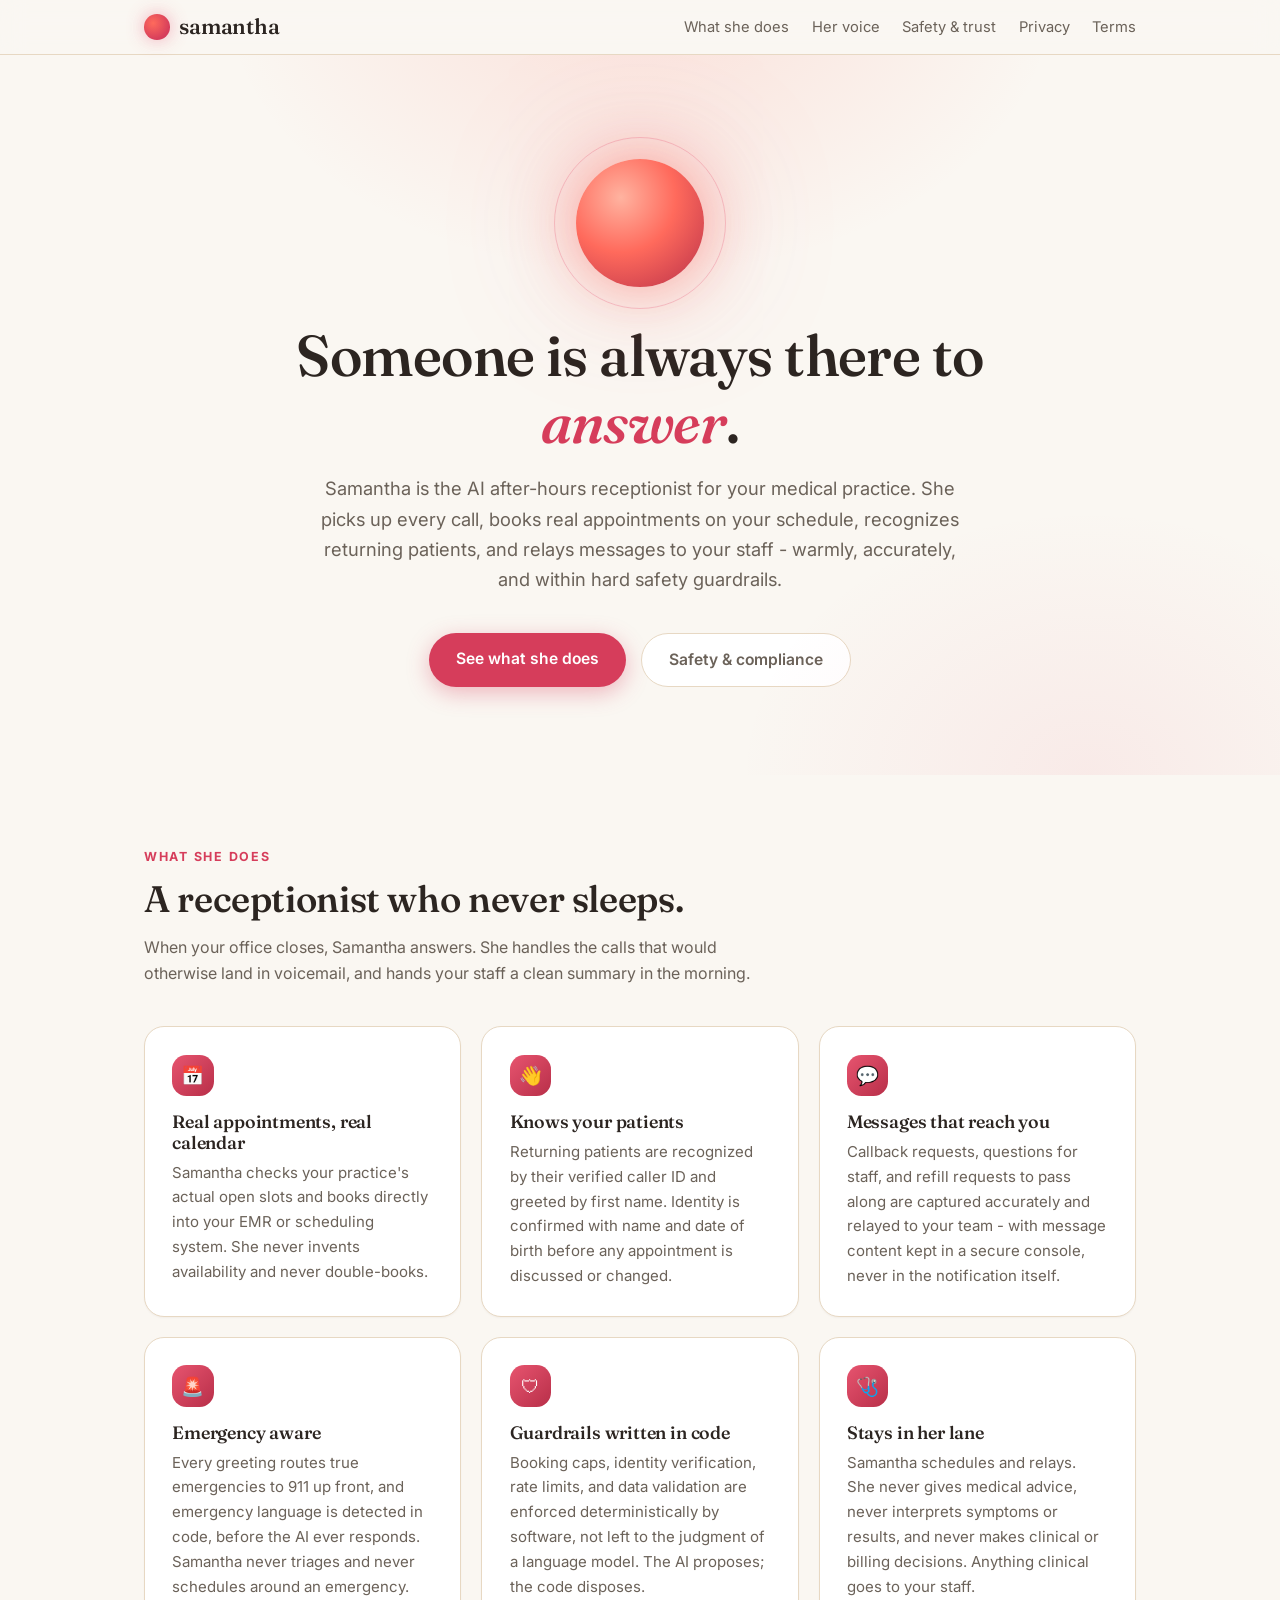
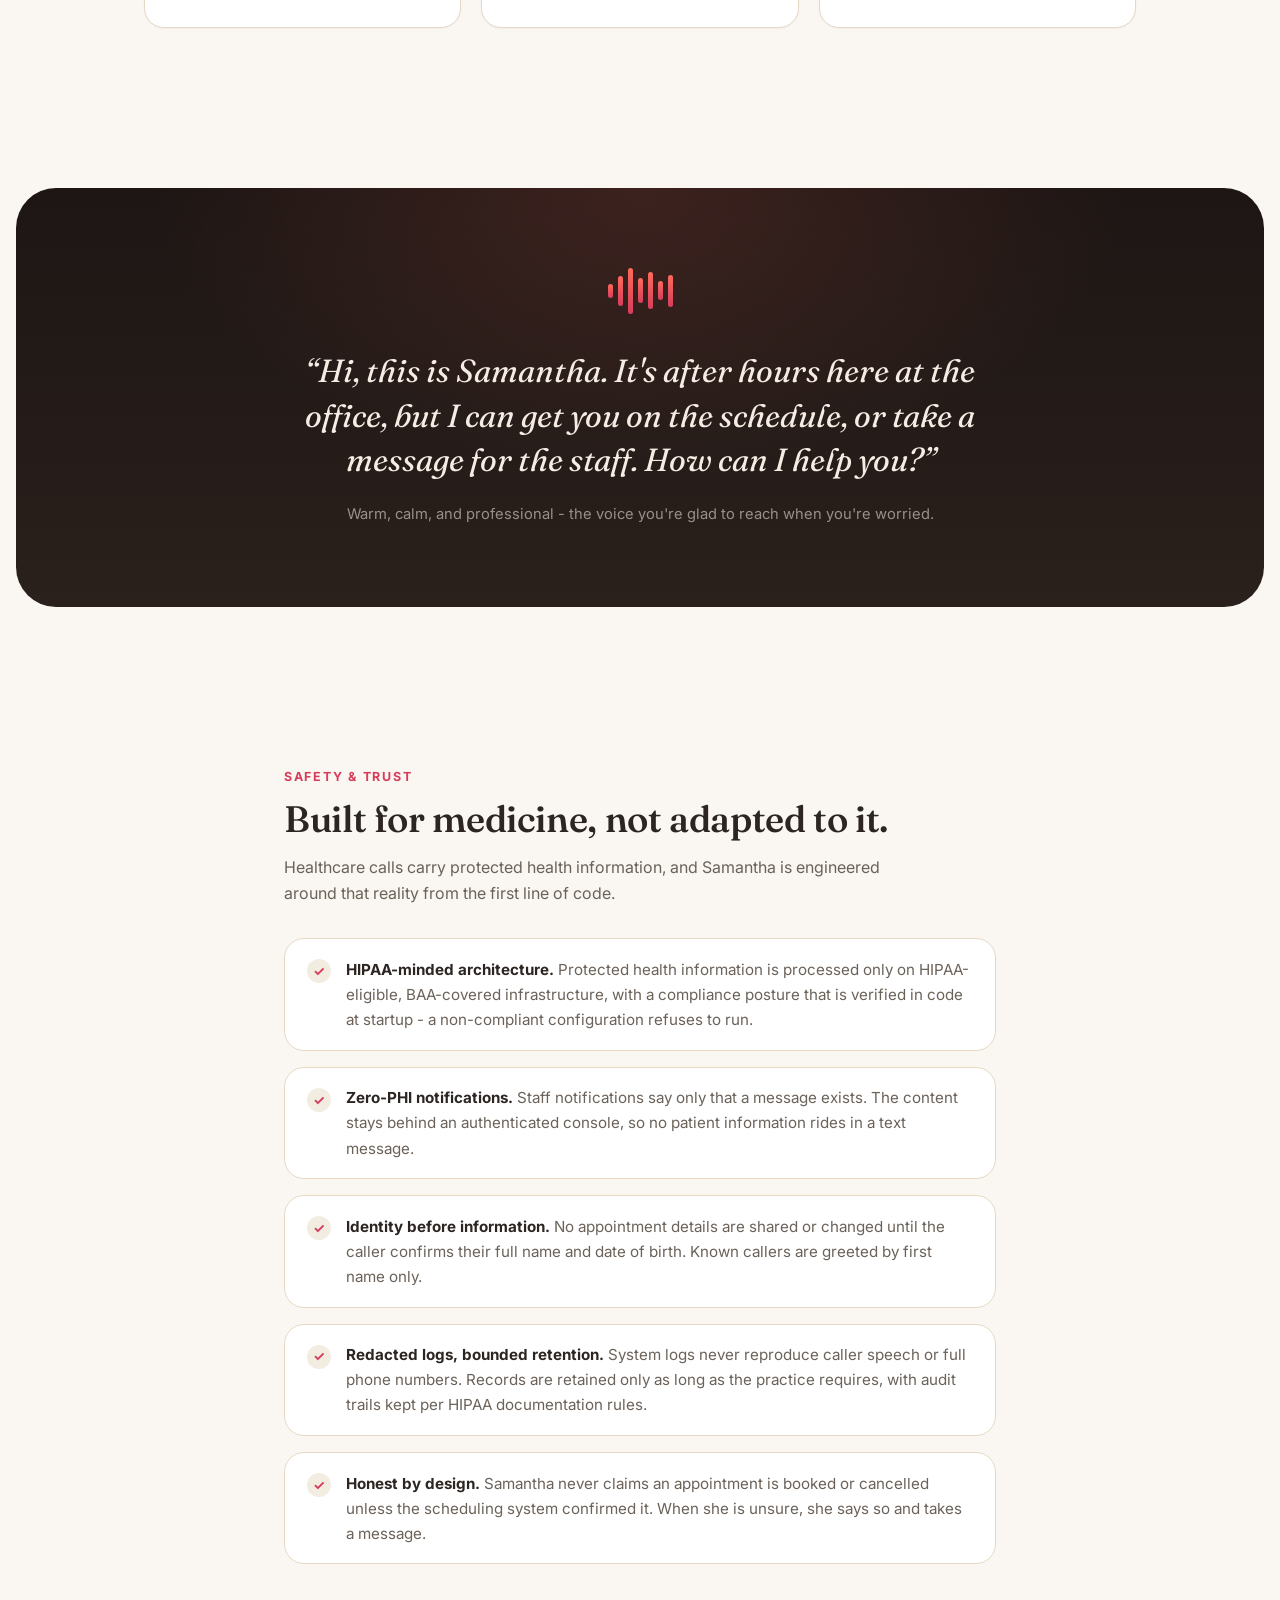
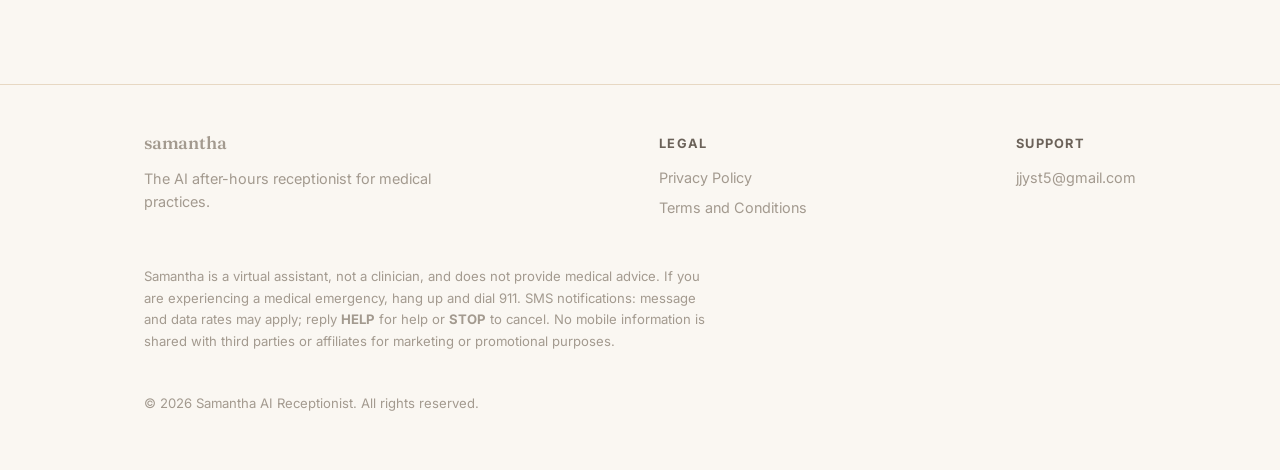
==== index.html @ 0fba706d "Add files via upload" ====
<!DOCTYPE html>
<html lang="en">
<head>
  <meta charset="UTF-8" />
  <meta name="viewport" content="width=device-width, initial-scale=1.0" />
  <title>Samantha - The After-Hours Voice of Your Practice</title>
  <meta name="description" content="Samantha is an AI after-hours receptionist for medical practices. She answers every call, books real appointments in your EMR, and relays messages - warmly, safely, and in compliance with HIPAA." />
  <link rel="preconnect" href="https://fonts.googleapis.com" />
  <link rel="preconnect" href="https://fonts.gstatic.com" crossorigin />
  <link href="https://fonts.googleapis.com/css2?family=Fraunces:ital,opsz,wght@0,9..144,400..600;1,9..144,400..600&family=Inter:wght@400;500;600;700&display=swap" rel="stylesheet" />
  <link rel="stylesheet" href="styles.css" />
  <link rel="icon" href="data:image/svg+xml,<svg xmlns='http://www.w3.org/2000/svg' viewBox='0 0 100 100'><circle cx='50' cy='50' r='42' fill='%23d63d5b'/></svg>" />
</head>
<body>

  <nav class="nav">
    <div class="nav-inner">
      <a href="index.html" class="wordmark"><span class="dot"></span>samantha</a>
      <div class="nav-links">
        <a href="#care">What she does</a>
        <a href="#voice">Her voice</a>
        <a href="#trust">Safety &amp; trust</a>
        <a href="privacy-policy/index.html">Privacy</a>
        <a href="terms-and-conditions/index.html">Terms</a>
      </div>
    </div>
  </nav>

  <header class="hero">
    <div class="container">
      <div class="orb" aria-hidden="true"></div>
      <h1>Someone is always there to <span class="accent">answer</span>.</h1>
      <p class="lede">
        Samantha is the AI after-hours receptionist for your medical practice.
        She picks up every call, books real appointments on your schedule,
        recognizes returning patients, and relays messages to your staff -
        warmly, accurately, and within hard safety guardrails.
      </p>
      <div class="cta-row">
        <a class="btn btn-primary" href="#care">See what she does</a>
        <a class="btn btn-ghost" href="#trust">Safety &amp; compliance</a>
      </div>
    </div>
  </header>

  <section id="care">
    <div class="container">
      <p class="kicker">What she does</p>
      <h2 class="section-title">A receptionist who never sleeps.</h2>
      <p class="section-sub">
        When your office closes, Samantha answers. She handles the calls that
        would otherwise land in voicemail, and hands your staff a clean summary
        in the morning.
      </p>
      <div class="grid">
        <div class="card">
          <div class="icon">&#128197;</div>
          <h3>Real appointments, real calendar</h3>
          <p>Samantha checks your practice's actual open slots and books directly into your EMR or scheduling system. She never invents availability and never double-books.</p>
        </div>
        <div class="card">
          <div class="icon">&#128075;</div>
          <h3>Knows your patients</h3>
          <p>Returning patients are recognized by their verified caller ID and greeted by first name. Identity is confirmed with name and date of birth before any appointment is discussed or changed.</p>
        </div>
        <div class="card">
          <div class="icon">&#128172;</div>
          <h3>Messages that reach you</h3>
          <p>Callback requests, questions for staff, and refill requests to pass along are captured accurately and relayed to your team - with message content kept in a secure console, never in the notification itself.</p>
        </div>
        <div class="card">
          <div class="icon">&#128680;</div>
          <h3>Emergency aware</h3>
          <p>Every greeting routes true emergencies to 911 up front, and emergency language is detected in code, before the AI ever responds. Samantha never triages and never schedules around an emergency.</p>
        </div>
        <div class="card">
          <div class="icon">&#128737;</div>
          <h3>Guardrails written in code</h3>
          <p>Booking caps, identity verification, rate limits, and data validation are enforced deterministically by software, not left to the judgment of a language model. The AI proposes; the code disposes.</p>
        </div>
        <div class="card">
          <div class="icon">&#129658;</div>
          <h3>Stays in her lane</h3>
          <p>Samantha schedules and relays. She never gives medical advice, never interprets symptoms or results, and never makes clinical or billing decisions. Anything clinical goes to your staff.</p>
        </div>
      </div>
    </div>
  </section>

  <section id="voice">
    <div class="voice">
      <div class="wave" aria-hidden="true">
        <span></span><span></span><span></span><span></span><span></span><span></span><span></span>
      </div>
      <p class="quote">&ldquo;Hi, this is Samantha. It's after hours here at the office, but I can get you on the schedule, or take a message for the staff. How can I help you?&rdquo;</p>
      <p class="attr">Warm, calm, and professional - the voice you're glad to reach when you're worried.</p>
    </div>
  </section>

  <section id="trust">
    <div class="container narrow">
      <p class="kicker">Safety &amp; trust</p>
      <h2 class="section-title">Built for medicine, not adapted to it.</h2>
      <p class="section-sub">
        Healthcare calls carry protected health information, and Samantha is
        engineered around that reality from the first line of code.
      </p>
      <div class="trust-list">
        <div class="trust-item">
          <span class="check">&#10003;</span>
          <p><strong>HIPAA-minded architecture.</strong> Protected health information is processed only on HIPAA-eligible, BAA-covered infrastructure, with a compliance posture that is verified in code at startup - a non-compliant configuration refuses to run.</p>
        </div>
        <div class="trust-item">
          <span class="check">&#10003;</span>
          <p><strong>Zero-PHI notifications.</strong> Staff notifications say only that a message exists. The content stays behind an authenticated console, so no patient information rides in a text message.</p>
        </div>
        <div class="trust-item">
          <span class="check">&#10003;</span>
          <p><strong>Identity before information.</strong> No appointment details are shared or changed until the caller confirms their full name and date of birth. Known callers are greeted by first name only.</p>
        </div>
        <div class="trust-item">
          <span class="check">&#10003;</span>
          <p><strong>Redacted logs, bounded retention.</strong> System logs never reproduce caller speech or full phone numbers. Records are retained only as long as the practice requires, with audit trails kept per HIPAA documentation rules.</p>
        </div>
        <div class="trust-item">
          <span class="check">&#10003;</span>
          <p><strong>Honest by design.</strong> Samantha never claims an appointment is booked or cancelled unless the scheduling system confirmed it. When she is unsure, she says so and takes a message.</p>
        </div>
      </div>
    </div>
  </section>

  <footer>
    <div class="container">
      <div class="footer-grid">
        <div class="col">
          <a href="index.html" class="wordmark" style="font-size:1.1rem"><span class="dot" style="width:1.2rem;height:1.2rem"></span>samantha</a>
          <p style="margin-top:0.8rem;max-width:34ch">The AI after-hours receptionist for medical practices.</p>
        </div>
        <div class="col">
          <h4>Legal</h4>
          <a href="privacy-policy/index.html">Privacy Policy</a>
          <a href="terms-and-conditions/index.html">Terms and Conditions</a>
        </div>
        <div class="col">
          <h4>Support</h4>
          <a href="mailto:jjyst5@gmail.com">jjyst5@gmail.com</a>
        </div>
      </div>
      <p class="fineprint">
        Samantha is a virtual assistant, not a clinician, and does not provide medical advice.
        If you are experiencing a medical emergency, hang up and dial 911.
        SMS notifications: message and data rates may apply; reply <strong>HELP</strong> for help or <strong>STOP</strong> to cancel.
        No mobile information is shared with third parties or affiliates for marketing or promotional purposes.
      </p>
      <p class="fineprint">&copy; 2026 Samantha AI Receptionist. All rights reserved.</p>
    </div>
  </footer>

</body>
</html>
---- styles.css ----
/* Samantha - marketing + policy site.
   Look and feel: warm cream + coral (matches the console's sand/rose palette),
   soft and intimate like the film "Her", with a clean clinical calm. */

:root {
  --sand-50: #faf7f2;
  --sand-100: #f3ece1;
  --sand-200: #e7d8c3;
  --rose-500: #e7546f;
  --rose-600: #d63d5b;
  --rose-700: #b82f49;
  --coral: #ff6a5c;
  --ink: #2c2521;
  --ink-soft: #6b6259;
  --ink-faint: #a39a8f;
  --night: #1d1614;
  --night-2: #2a201c;
  --radius: 1.25rem;
}

* { margin: 0; padding: 0; box-sizing: border-box; }

html { scroll-behavior: smooth; }

body {
  font-family: "Inter", ui-sans-serif, system-ui, -apple-system, "Segoe UI", Roboto, sans-serif;
  background: var(--sand-50);
  color: var(--ink);
  line-height: 1.65;
  -webkit-font-smoothing: antialiased;
}

h1, h2, h3, .wordmark {
  font-family: "Fraunces", Georgia, serif;
  font-weight: 550;
  letter-spacing: -0.01em;
  line-height: 1.15;
}

a { color: var(--rose-600); text-decoration: none; }
a:hover { color: var(--rose-700); }

.container { max-width: 1040px; margin: 0 auto; padding: 0 1.5rem; }
.narrow { max-width: 760px; }

/* ---------- nav ---------- */
.nav {
  position: sticky; top: 0; z-index: 20;
  background: rgba(250, 247, 242, 0.85);
  backdrop-filter: blur(12px);
  border-bottom: 1px solid var(--sand-200);
}
.nav-inner {
  display: flex; align-items: center; gap: 1.5rem;
  padding: 0.9rem 1.5rem; max-width: 1040px; margin: 0 auto;
}
.wordmark {
  display: flex; align-items: center; gap: 0.6rem;
  font-size: 1.35rem; color: var(--ink);
}
.wordmark .dot {
  width: 1.6rem; height: 1.6rem; border-radius: 50%;
  background: radial-gradient(circle at 35% 35%, var(--coral), var(--rose-600) 70%);
  box-shadow: 0 0 18px rgba(231, 84, 111, 0.45);
  animation: breathe 4.5s ease-in-out infinite;
}
.nav-links { margin-left: auto; display: flex; gap: 1.4rem; font-size: 0.92rem; }
.nav-links a { color: var(--ink-soft); }
.nav-links a:hover { color: var(--rose-600); }
@media (max-width: 640px) { .nav-links { display: none; } }

/* ---------- hero ---------- */
.hero {
  position: relative; overflow: hidden;
  padding: 6.5rem 0 5.5rem; text-align: center;
}
.hero::before {
  content: ""; position: absolute; inset: 0;
  background:
    radial-gradient(600px 420px at 50% -10%, rgba(255, 106, 92, 0.16), transparent 70%),
    radial-gradient(500px 380px at 85% 100%, rgba(231, 84, 111, 0.08), transparent 70%);
  pointer-events: none;
}
.orb {
  width: 128px; height: 128px; border-radius: 50%;
  margin: 0 auto 2.25rem; position: relative;
  background: radial-gradient(circle at 35% 30%, #ffb3a0, var(--coral) 45%, var(--rose-700) 100%);
  box-shadow:
    0 0 60px rgba(255, 106, 92, 0.55),
    0 0 140px rgba(231, 84, 111, 0.28);
  animation: breathe 4.5s ease-in-out infinite;
}
.orb::after {
  content: ""; position: absolute; inset: -22px; border-radius: 50%;
  border: 1px solid rgba(231, 84, 111, 0.28);
  animation: ripple 4.5s ease-in-out infinite;
}
@keyframes breathe {
  0%, 100% { transform: scale(1); }
  50% { transform: scale(1.06); }
}
@keyframes ripple {
  0%, 100% { transform: scale(0.96); opacity: 0.5; }
  50% { transform: scale(1.06); opacity: 1; }
}

.hero h1 { font-size: clamp(2.3rem, 5.5vw, 3.6rem); max-width: 21ch; margin: 0 auto 1.1rem; }
.hero .lede {
  color: var(--ink-soft); font-size: 1.15rem;
  max-width: 54ch; margin: 0 auto 2.4rem;
}
.hero .accent { color: var(--rose-600); font-style: italic; }

.cta-row { display: flex; gap: 0.9rem; justify-content: center; flex-wrap: wrap; }
.btn {
  display: inline-block; padding: 0.8rem 1.7rem; border-radius: 999px;
  font-weight: 600; font-size: 0.98rem; transition: all 0.2s ease;
}
.btn-primary {
  background: var(--rose-600); color: #fff;
  box-shadow: 0 6px 22px rgba(214, 61, 91, 0.35);
}
.btn-primary:hover { background: var(--rose-700); color: #fff; transform: translateY(-1px); }
.btn-ghost { border: 1px solid var(--sand-200); color: var(--ink-soft); background: #fff; }
.btn-ghost:hover { border-color: var(--rose-500); color: var(--rose-600); }

/* ---------- sections ---------- */
section { padding: 4.5rem 0; }
.kicker {
  text-transform: uppercase; letter-spacing: 0.14em; font-size: 0.78rem;
  font-weight: 700; color: var(--rose-600); margin-bottom: 0.7rem;
}
.section-title { font-size: clamp(1.7rem, 3.5vw, 2.3rem); margin-bottom: 0.8rem; }
.section-sub { color: var(--ink-soft); max-width: 62ch; }

.grid {
  display: grid; gap: 1.25rem; margin-top: 2.5rem;
  grid-template-columns: repeat(auto-fit, minmax(280px, 1fr));
}
.card {
  background: #fff; border: 1px solid var(--sand-200);
  border-radius: var(--radius); padding: 1.7rem;
  box-shadow: 0 1px 2px rgba(44, 37, 33, 0.04);
  transition: transform 0.2s ease, box-shadow 0.2s ease;
}
.card:hover { transform: translateY(-2px); box-shadow: 0 10px 30px rgba(44, 37, 33, 0.07); }
.card .icon {
  width: 2.6rem; height: 2.6rem; border-radius: 0.9rem;
  display: flex; align-items: center; justify-content: center;
  background: linear-gradient(135deg, var(--rose-500), var(--rose-700));
  color: #fff; font-size: 1.15rem; margin-bottom: 1rem;
}
.card h3 { font-size: 1.12rem; margin-bottom: 0.45rem; }
.card p { color: var(--ink-soft); font-size: 0.94rem; }

/* ---------- voice (dark, "Her" evening) ---------- */
.voice {
  background:
    radial-gradient(700px 400px at 50% 0%, rgba(255, 106, 92, 0.14), transparent 70%),
    linear-gradient(180deg, var(--night), var(--night-2));
  color: #f5ede4; text-align: center;
  border-radius: 2.5rem; margin: 1rem 1rem;
  padding: 5rem 1.5rem;
}
.voice .quote {
  font-family: "Fraunces", Georgia, serif; font-size: clamp(1.4rem, 3vw, 2rem);
  font-style: italic; max-width: 34ch; margin: 0 auto 1.2rem; line-height: 1.4;
}
.voice .attr { color: rgba(245, 237, 228, 0.55); font-size: 0.92rem; }
.wave {
  display: flex; gap: 5px; justify-content: center; align-items: center;
  height: 46px; margin: 0 auto 2.2rem;
}
.wave span {
  width: 5px; border-radius: 3px;
  background: linear-gradient(180deg, var(--coral), var(--rose-600));
  animation: wave 1.3s ease-in-out infinite;
}
.wave span:nth-child(1) { height: 30%; animation-delay: 0s; }
.wave span:nth-child(2) { height: 65%; animation-delay: 0.12s; }
.wave span:nth-child(3) { height: 100%; animation-delay: 0.24s; }
.wave span:nth-child(4) { height: 55%; animation-delay: 0.36s; }
.wave span:nth-child(5) { height: 80%; animation-delay: 0.48s; }
.wave span:nth-child(6) { height: 40%; animation-delay: 0.6s; }
.wave span:nth-child(7) { height: 70%; animation-delay: 0.72s; }
@keyframes wave {
  0%, 100% { transform: scaleY(0.55); opacity: 0.7; }
  50% { transform: scaleY(1); opacity: 1; }
}

/* ---------- trust list ---------- */
.trust-list { margin-top: 2rem; display: grid; gap: 1rem; }
.trust-item {
  display: flex; gap: 0.9rem; align-items: flex-start;
  background: #fff; border: 1px solid var(--sand-200);
  border-radius: var(--radius); padding: 1.1rem 1.4rem;
}
.trust-item .check {
  flex-shrink: 0; width: 1.5rem; height: 1.5rem; border-radius: 50%;
  background: var(--sand-100); color: var(--rose-600);
  display: flex; align-items: center; justify-content: center;
  font-size: 0.85rem; font-weight: 700; margin-top: 0.15rem;
}
.trust-item p { color: var(--ink-soft); font-size: 0.95rem; }
.trust-item strong { color: var(--ink); }

/* ---------- footer ---------- */
footer {
  border-top: 1px solid var(--sand-200);
  padding: 3rem 0 3.5rem; margin-top: 3rem;
  font-size: 0.9rem; color: var(--ink-faint);
}
.footer-grid { display: flex; flex-wrap: wrap; gap: 2.5rem; justify-content: space-between; }
.footer-grid .col h4 {
  font-size: 0.8rem; text-transform: uppercase; letter-spacing: 0.1em;
  color: var(--ink-soft); margin-bottom: 0.7rem;
}
.footer-grid .col a { display: block; color: var(--ink-faint); margin-bottom: 0.4rem; }
.footer-grid .col a:hover { color: var(--rose-600); }
.fineprint { margin-top: 2.5rem; font-size: 0.82rem; max-width: 72ch; }

/* ---------- policy pages ---------- */
.policy { padding: 4rem 0 5rem; }
.policy h1 { font-size: clamp(2rem, 4.5vw, 2.8rem); margin-bottom: 0.5rem; }
.policy .updated { color: var(--ink-faint); font-size: 0.9rem; margin-bottom: 2.5rem; }
.policy h2 {
  font-size: 1.35rem; margin: 2.4rem 0 0.7rem;
  padding-top: 1.6rem; border-top: 1px solid var(--sand-200);
}
.policy h2:first-of-type { border-top: none; padding-top: 0; }
.policy p, .policy li { color: var(--ink-soft); font-size: 0.98rem; }
.policy p { margin-bottom: 0.9rem; }
.policy ul { margin: 0.4rem 0 1rem 1.4rem; }
.policy li { margin-bottom: 0.45rem; }
.policy strong { color: var(--ink); }
.callout {
  background: #fff; border: 1px solid var(--sand-200); border-left: 4px solid var(--rose-600);
  border-radius: 0.9rem; padding: 1.1rem 1.4rem; margin: 1.2rem 0;
}
.callout p { margin: 0; }
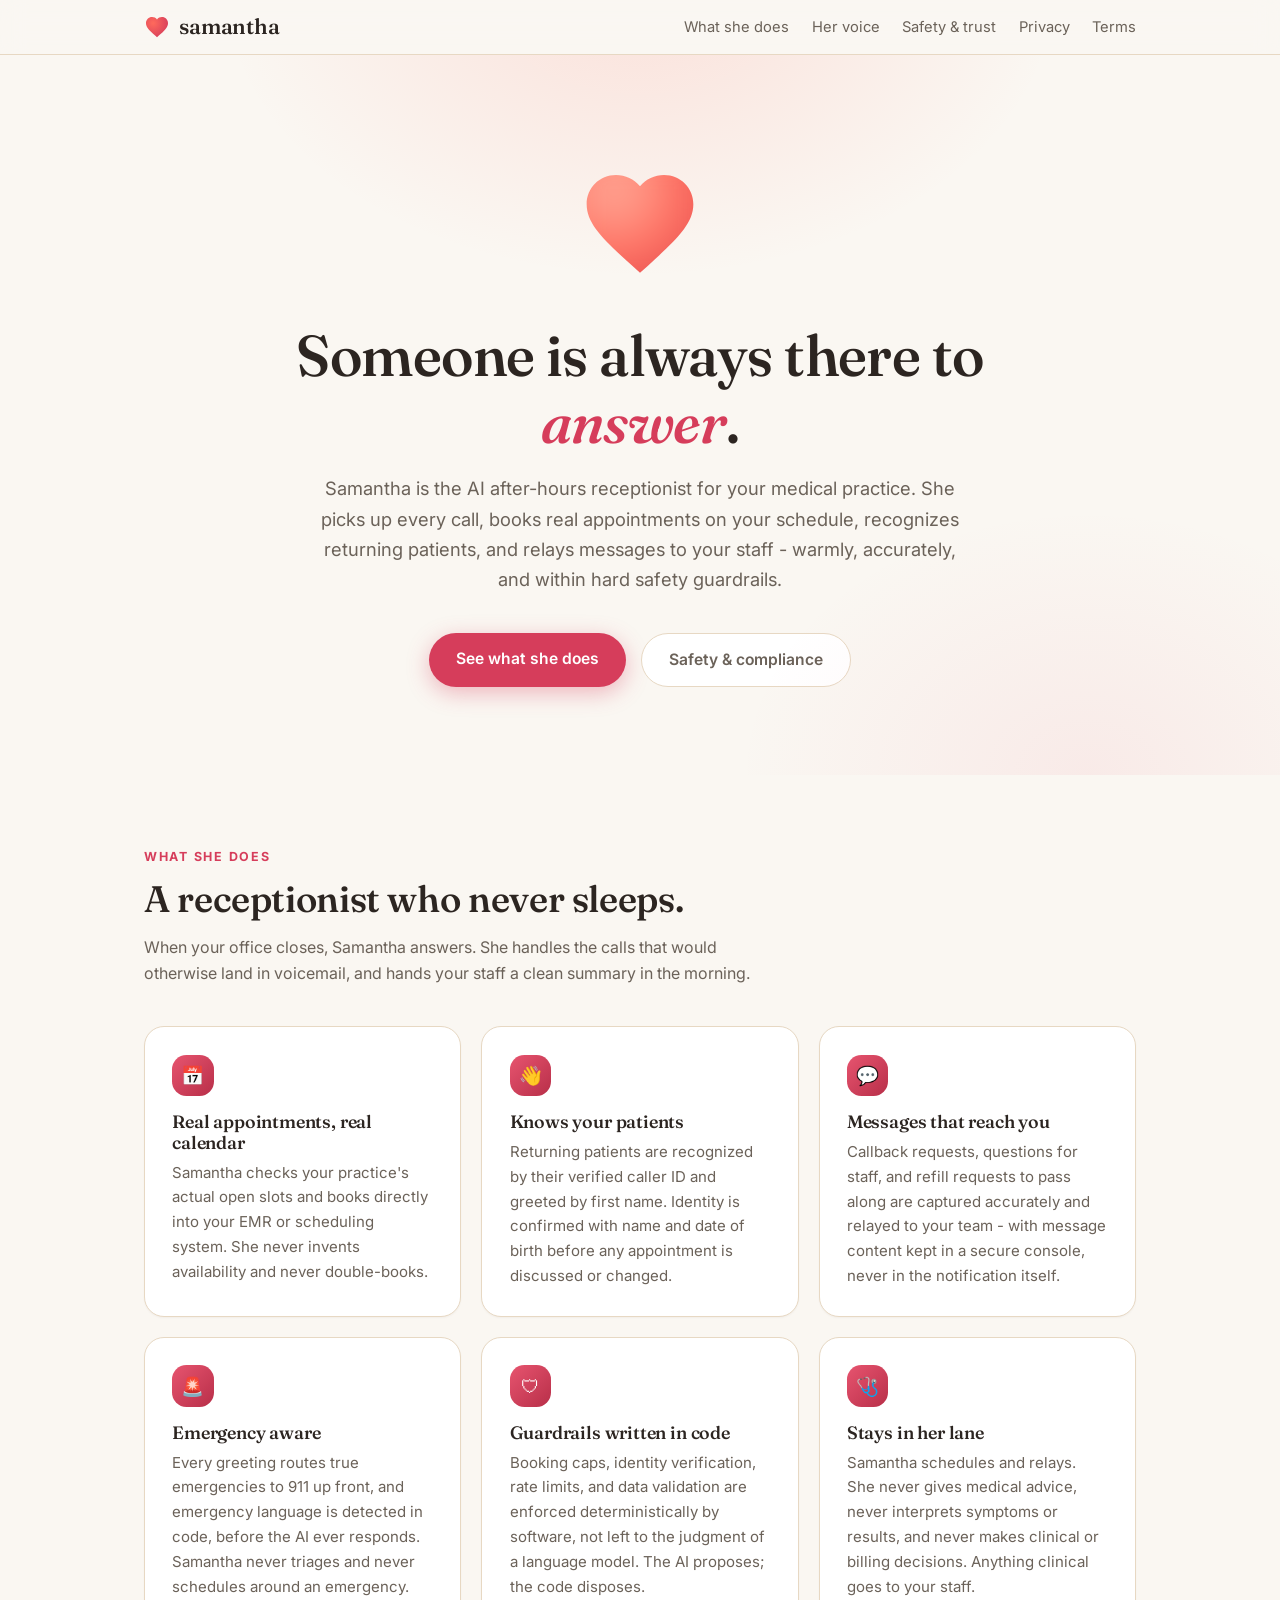
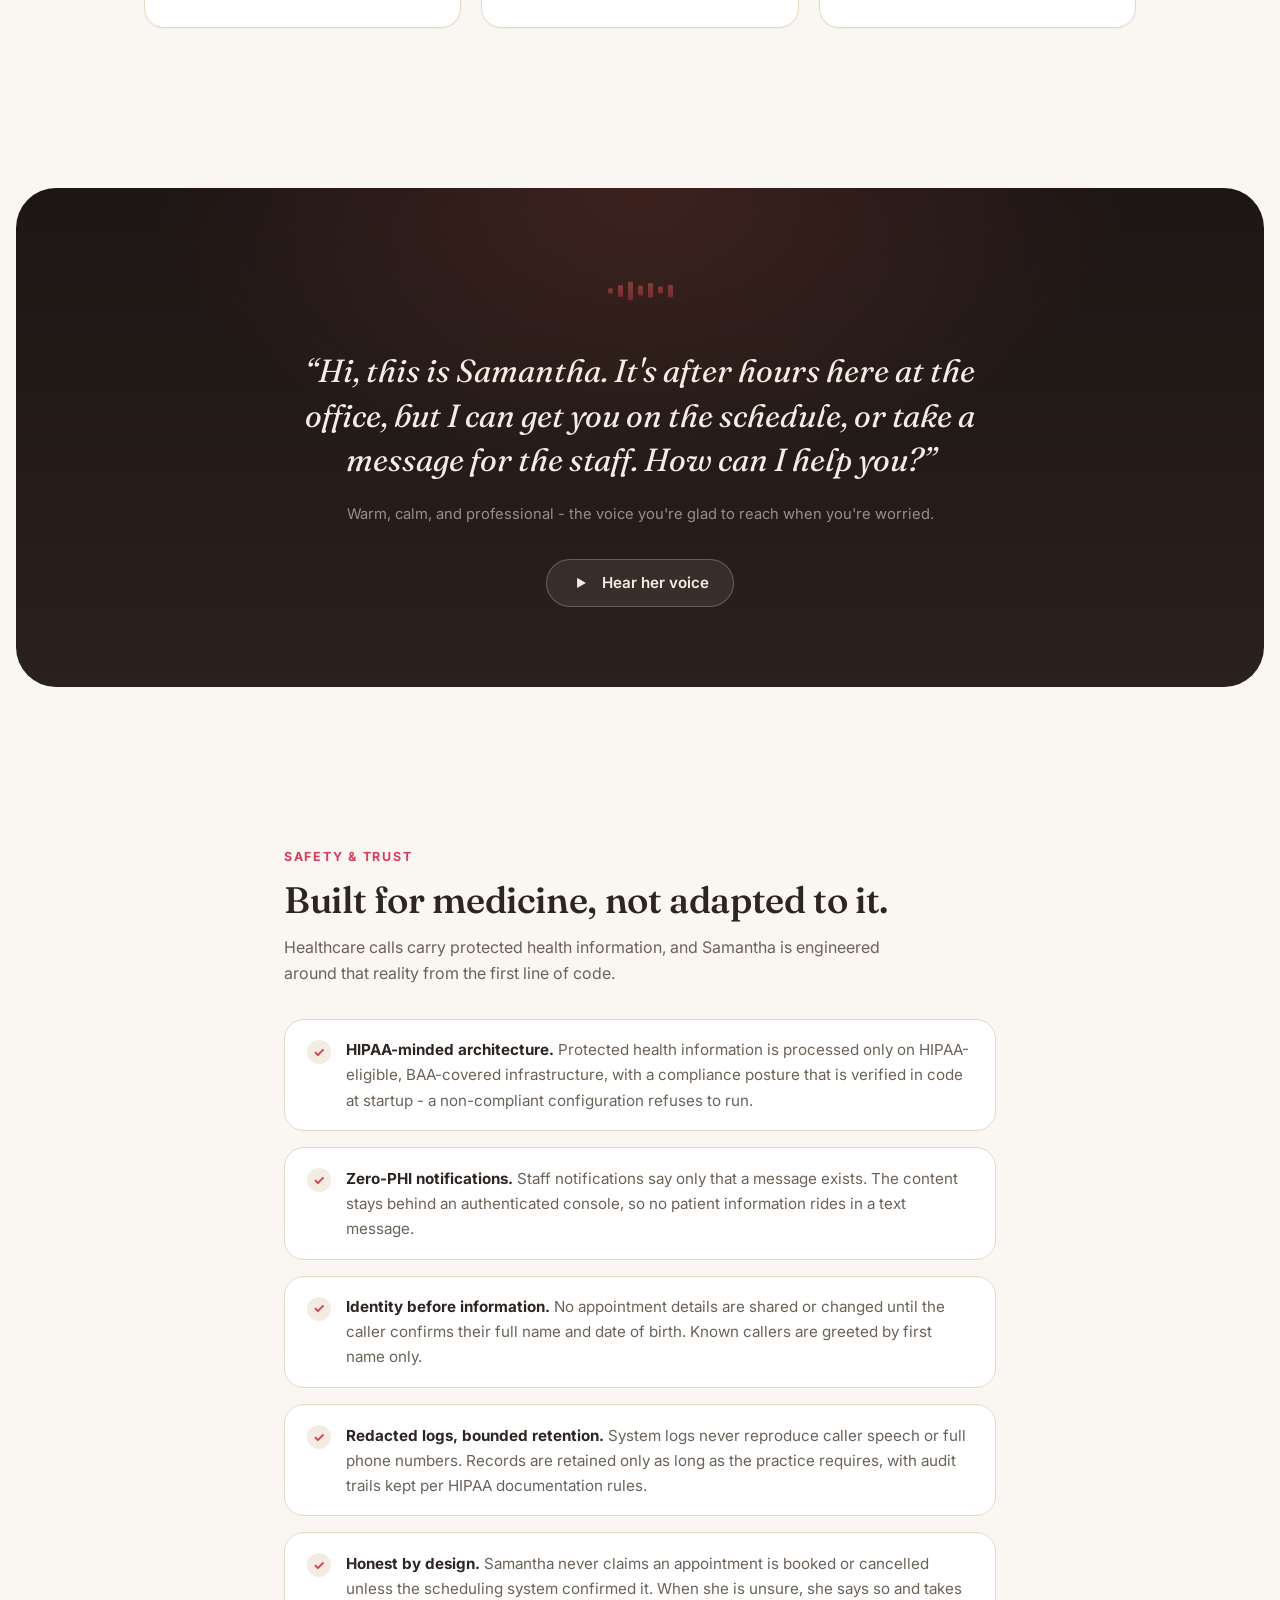
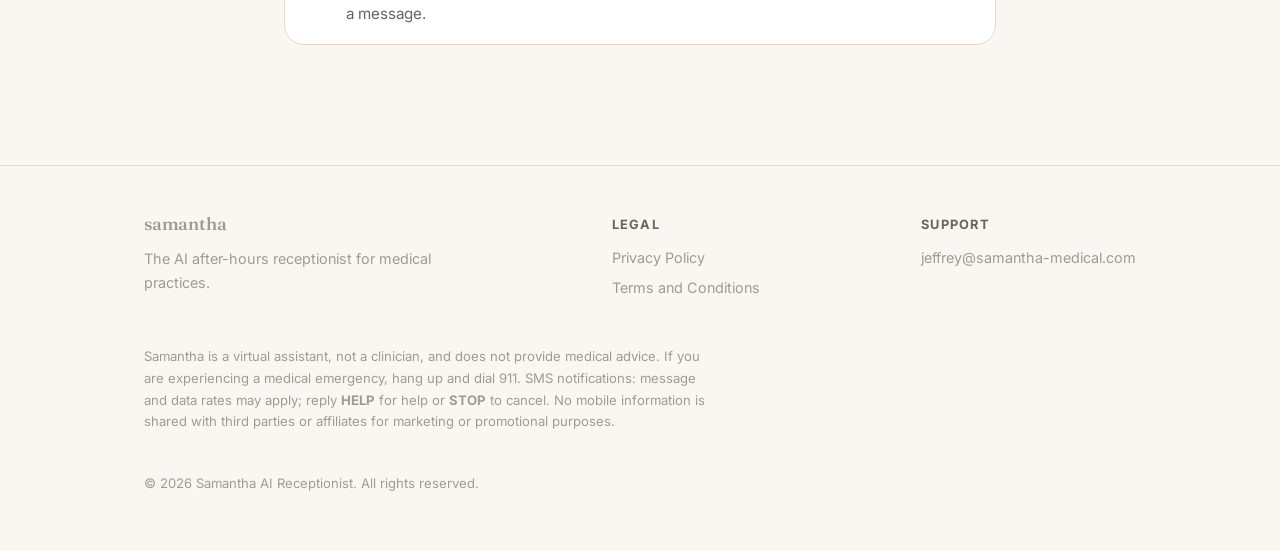
==== commit 29bf0a0b: "Add heart icon animation, voice sample player, and update contact email Replaces the plain circle lo" ====
--- a/index.html
+++ b/index.html
@@ -9,7 +9,7 @@
   <link rel="preconnect" href="https://fonts.gstatic.com" crossorigin />
   <link href="https://fonts.googleapis.com/css2?family=Fraunces:ital,opsz,wght@0,9..144,400..600;1,9..144,400..600&family=Inter:wght@400;500;600;700&display=swap" rel="stylesheet" />
   <link rel="stylesheet" href="styles.css" />
-  <link rel="icon" href="data:image/svg+xml,<svg xmlns='http://www.w3.org/2000/svg' viewBox='0 0 100 100'><circle cx='50' cy='50' r='42' fill='%23d63d5b'/></svg>" />
+  <link rel="icon" href="data:image/svg+xml,%3Csvg xmlns='http://www.w3.org/2000/svg' viewBox='0 0 24 24'%3E%3Cpath d='M12 21.35l-1.45-1.32C5.4 15.36 2 12.28 2 8.5 2 5.42 4.42 3 7.5 3c1.74 0 3.41.81 4.5 2.09C13.09 3.81 14.76 3 16.5 3 19.58 3 22 5.42 22 8.5c0 3.78-3.4 6.86-8.55 11.54L12 21.35z' fill='%23d63d5b'/%3E%3C/svg%3E" />
 </head>
 <body>
 
@@ -89,11 +89,16 @@
 
   <section id="voice">
     <div class="voice">
-      <div class="wave" aria-hidden="true">
+      <div class="wave wave-paused" id="voice-wave" aria-hidden="true">
         <span></span><span></span><span></span><span></span><span></span><span></span><span></span>
       </div>
       <p class="quote">&ldquo;Hi, this is Samantha. It's after hours here at the office, but I can get you on the schedule, or take a message for the staff. How can I help you?&rdquo;</p>
       <p class="attr">Warm, calm, and professional - the voice you're glad to reach when you're worried.</p>
+      <button class="voice-play" id="voice-play-btn" type="button" aria-label="Play a sample of Samantha's voice">
+        <span class="voice-play-icon" aria-hidden="true">&#9658;</span>
+        <span class="voice-play-label">Hear her voice</span>
+      </button>
+      <audio id="voice-audio" src="audio/samantha-voice-sample.mp3" preload="none"></audio>
     </div>
   </section>
 
@@ -144,7 +149,7 @@
         </div>
         <div class="col">
           <h4>Support</h4>
-          <a href="mailto:jjyst5@gmail.com">jjyst5@gmail.com</a>
+          <a href="mailto:jeffrey@samantha-medical.com">jeffrey@samantha-medical.com</a>
         </div>
       </div>
       <p class="fineprint">
@@ -157,5 +162,7 @@
     </div>
   </footer>
 
+  <script src="script.js"></script>
+
 </body>
 </html>
--- a/styles.css
+++ b/styles.css
@@ -16,6 +16,7 @@
   --night: #1d1614;
   --night-2: #2a201c;
   --radius: 1.25rem;
+  --heart-svg: url("data:image/svg+xml,%3Csvg xmlns='http://www.w3.org/2000/svg' viewBox='0 0 24 24'%3E%3Cpath d='M12 21.35l-1.45-1.32C5.4 15.36 2 12.28 2 8.5 2 5.42 4.42 3 7.5 3c1.74 0 3.41.81 4.5 2.09C13.09 3.81 14.76 3 16.5 3 19.58 3 22 5.42 22 8.5c0 3.78-3.4 6.86-8.55 11.54L12 21.35z' fill='black'/%3E%3C/svg%3E");
 }
 
 * { margin: 0; padding: 0; box-sizing: border-box; }
@@ -59,10 +60,18 @@
   font-size: 1.35rem; color: var(--ink);
 }
 .wordmark .dot {
-  width: 1.6rem; height: 1.6rem; border-radius: 50%;
+  width: 1.6rem; height: 1.6rem;
   background: radial-gradient(circle at 35% 35%, var(--coral), var(--rose-600) 70%);
-  box-shadow: 0 0 18px rgba(231, 84, 111, 0.45);
-  animation: breathe 4.5s ease-in-out infinite;
+  -webkit-mask-image: var(--heart-svg);
+  mask-image: var(--heart-svg);
+  -webkit-mask-size: contain; mask-size: contain;
+  -webkit-mask-repeat: no-repeat; mask-repeat: no-repeat;
+  -webkit-mask-position: center; mask-position: center;
+  animation: dot-pulse 4.5s ease-in-out infinite;
+}
+@keyframes dot-pulse {
+  0%, 100% { transform: scale(1); filter: drop-shadow(0 0 4px rgba(231, 84, 111, 0.3)); }
+  50% { transform: scale(1.3); filter: drop-shadow(0 0 16px rgba(231, 84, 111, 0.9)); }
 }
 .nav-links { margin-left: auto; display: flex; gap: 1.4rem; font-size: 0.92rem; }
 .nav-links a { color: var(--ink-soft); }
@@ -82,26 +91,34 @@
   pointer-events: none;
 }
 .orb {
-  width: 128px; height: 128px; border-radius: 50%;
+  width: 128px; height: 128px;
   margin: 0 auto 2.25rem; position: relative;
   background: radial-gradient(circle at 35% 30%, #ffb3a0, var(--coral) 45%, var(--rose-700) 100%);
-  box-shadow:
-    0 0 60px rgba(255, 106, 92, 0.55),
-    0 0 140px rgba(231, 84, 111, 0.28);
-  animation: breathe 4.5s ease-in-out infinite;
+  -webkit-mask-image: var(--heart-svg);
+  mask-image: var(--heart-svg);
+  -webkit-mask-size: contain; mask-size: contain;
+  -webkit-mask-repeat: no-repeat; mask-repeat: no-repeat;
+  -webkit-mask-position: center; mask-position: center;
+  animation: orb-pulse 4.5s ease-in-out infinite;
 }
 .orb::after {
-  content: ""; position: absolute; inset: -22px; border-radius: 50%;
-  border: 1px solid rgba(231, 84, 111, 0.28);
-  animation: ripple 4.5s ease-in-out infinite;
-}
-@keyframes breathe {
-  0%, 100% { transform: scale(1); }
-  50% { transform: scale(1.06); }
-}
-@keyframes ripple {
-  0%, 100% { transform: scale(0.96); opacity: 0.5; }
-  50% { transform: scale(1.06); opacity: 1; }
+  content: ""; position: absolute; inset: -22px; z-index: -1;
+  background: radial-gradient(circle at 35% 30%, #ffb3a0, var(--coral) 45%, var(--rose-700) 100%);
+  -webkit-mask-image: var(--heart-svg);
+  mask-image: var(--heart-svg);
+  -webkit-mask-size: contain; mask-size: contain;
+  -webkit-mask-repeat: no-repeat; mask-repeat: no-repeat;
+  -webkit-mask-position: center; mask-position: center;
+  filter: blur(22px);
+  animation: orb-aura-pulse 4.5s ease-in-out infinite;
+}
+@keyframes orb-pulse {
+  0%, 100% { transform: scale(1); filter: drop-shadow(0 0 18px rgba(255, 106, 92, 0.3)); }
+  50% { transform: scale(1.3); filter: drop-shadow(0 0 60px rgba(255, 106, 92, 0.9)); }
+}
+@keyframes orb-aura-pulse {
+  0%, 100% { transform: scale(0.9); opacity: 0.35; }
+  50% { transform: scale(1.2); opacity: 0.75; }
 }
 
 .hero h1 { font-size: clamp(2.3rem, 5.5vw, 3.6rem); max-width: 21ch; margin: 0 auto 1.1rem; }
@@ -183,9 +200,24 @@
 .wave span:nth-child(5) { height: 80%; animation-delay: 0.48s; }
 .wave span:nth-child(6) { height: 40%; animation-delay: 0.6s; }
 .wave span:nth-child(7) { height: 70%; animation-delay: 0.72s; }
+.wave.wave-paused span { animation-play-state: paused; transform: scaleY(0.4); opacity: 0.4; }
 @keyframes wave {
   0%, 100% { transform: scaleY(0.55); opacity: 0.7; }
   50% { transform: scaleY(1); opacity: 1; }
+}
+
+.voice-play {
+  display: inline-flex; align-items: center; gap: 0.6rem;
+  margin-top: 2rem; padding: 0.75rem 1.5rem; border-radius: 999px;
+  background: rgba(245, 237, 228, 0.08); border: 1px solid rgba(245, 237, 228, 0.25);
+  color: #f5ede4; font-family: inherit; font-size: 0.95rem; font-weight: 600;
+  cursor: pointer; transition: all 0.2s ease;
+}
+.voice-play:hover { background: rgba(255, 106, 92, 0.16); border-color: var(--coral); }
+.voice-play.is-playing { background: var(--rose-600); border-color: var(--rose-600); }
+.voice-play-icon {
+  display: inline-flex; align-items: center; justify-content: center;
+  width: 1.4rem; height: 1.4rem; font-size: 0.7rem;
 }
 
 /* ---------- trust list ---------- */
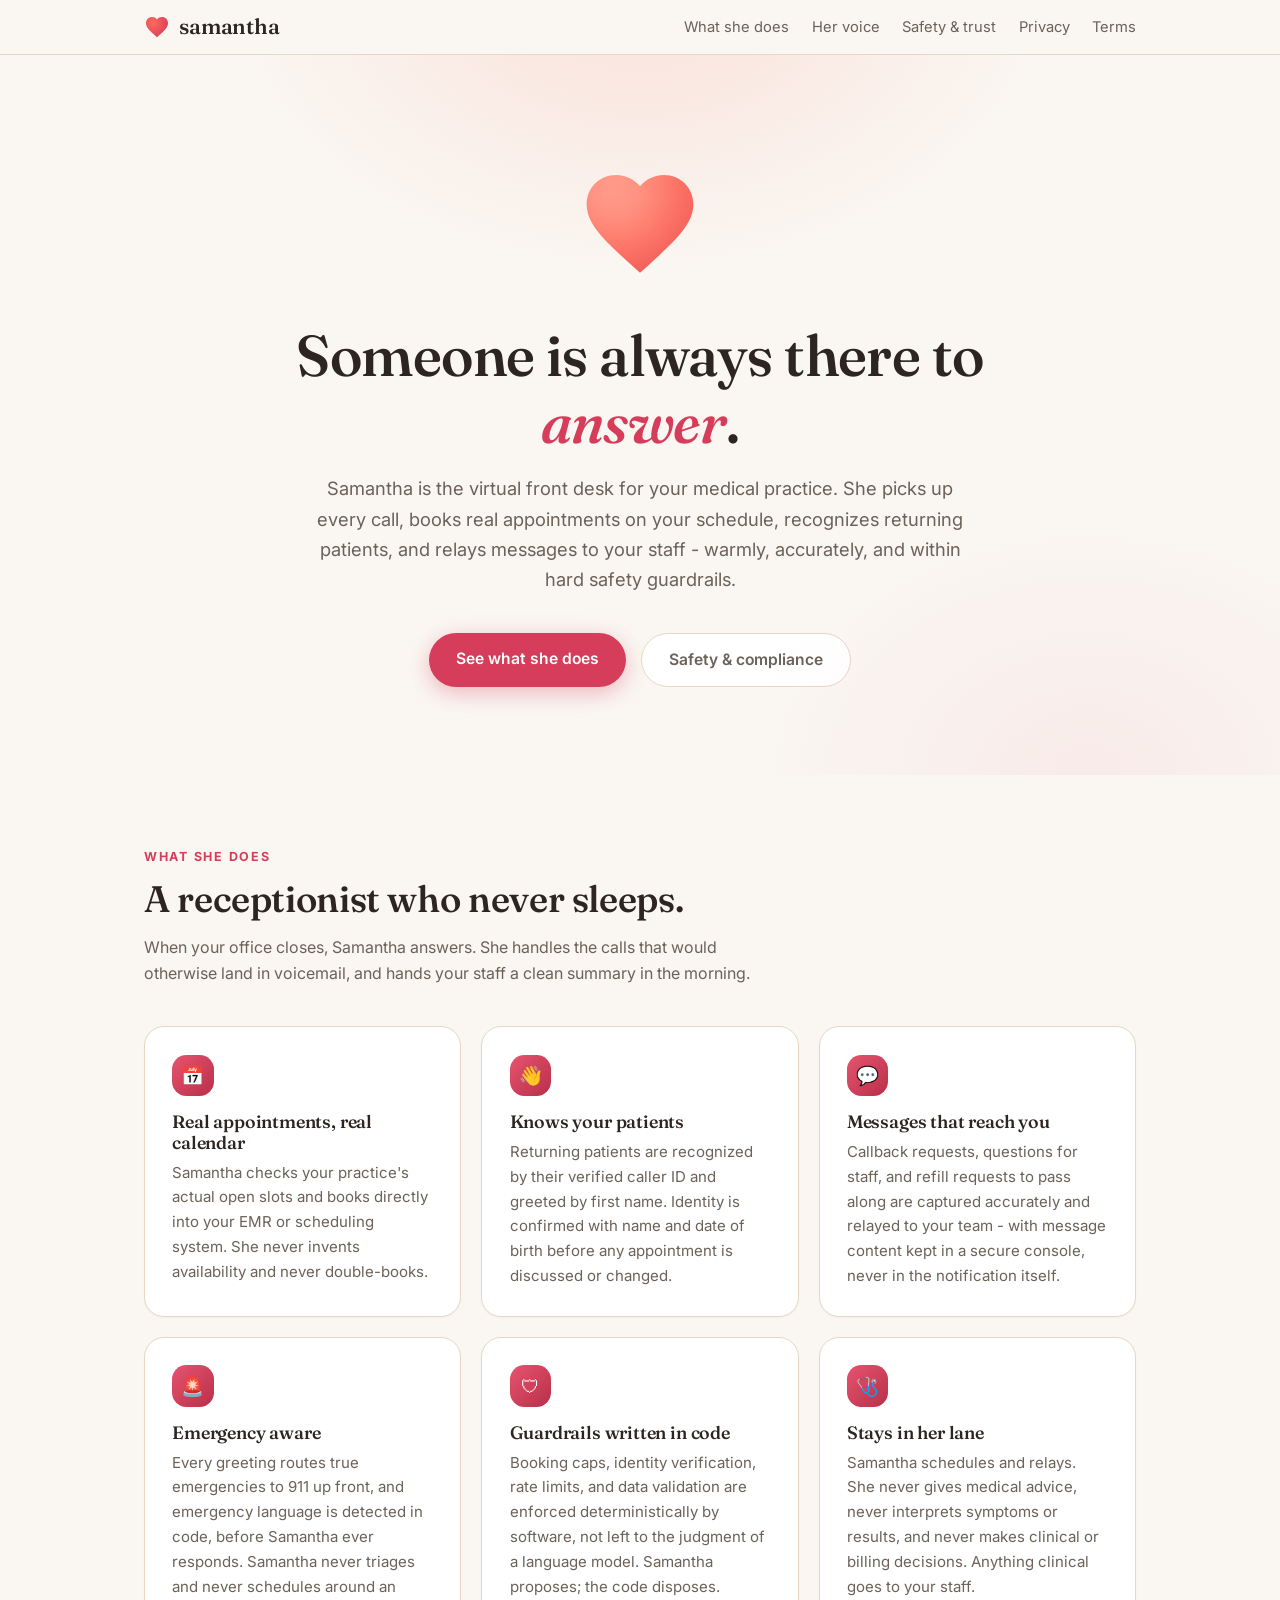
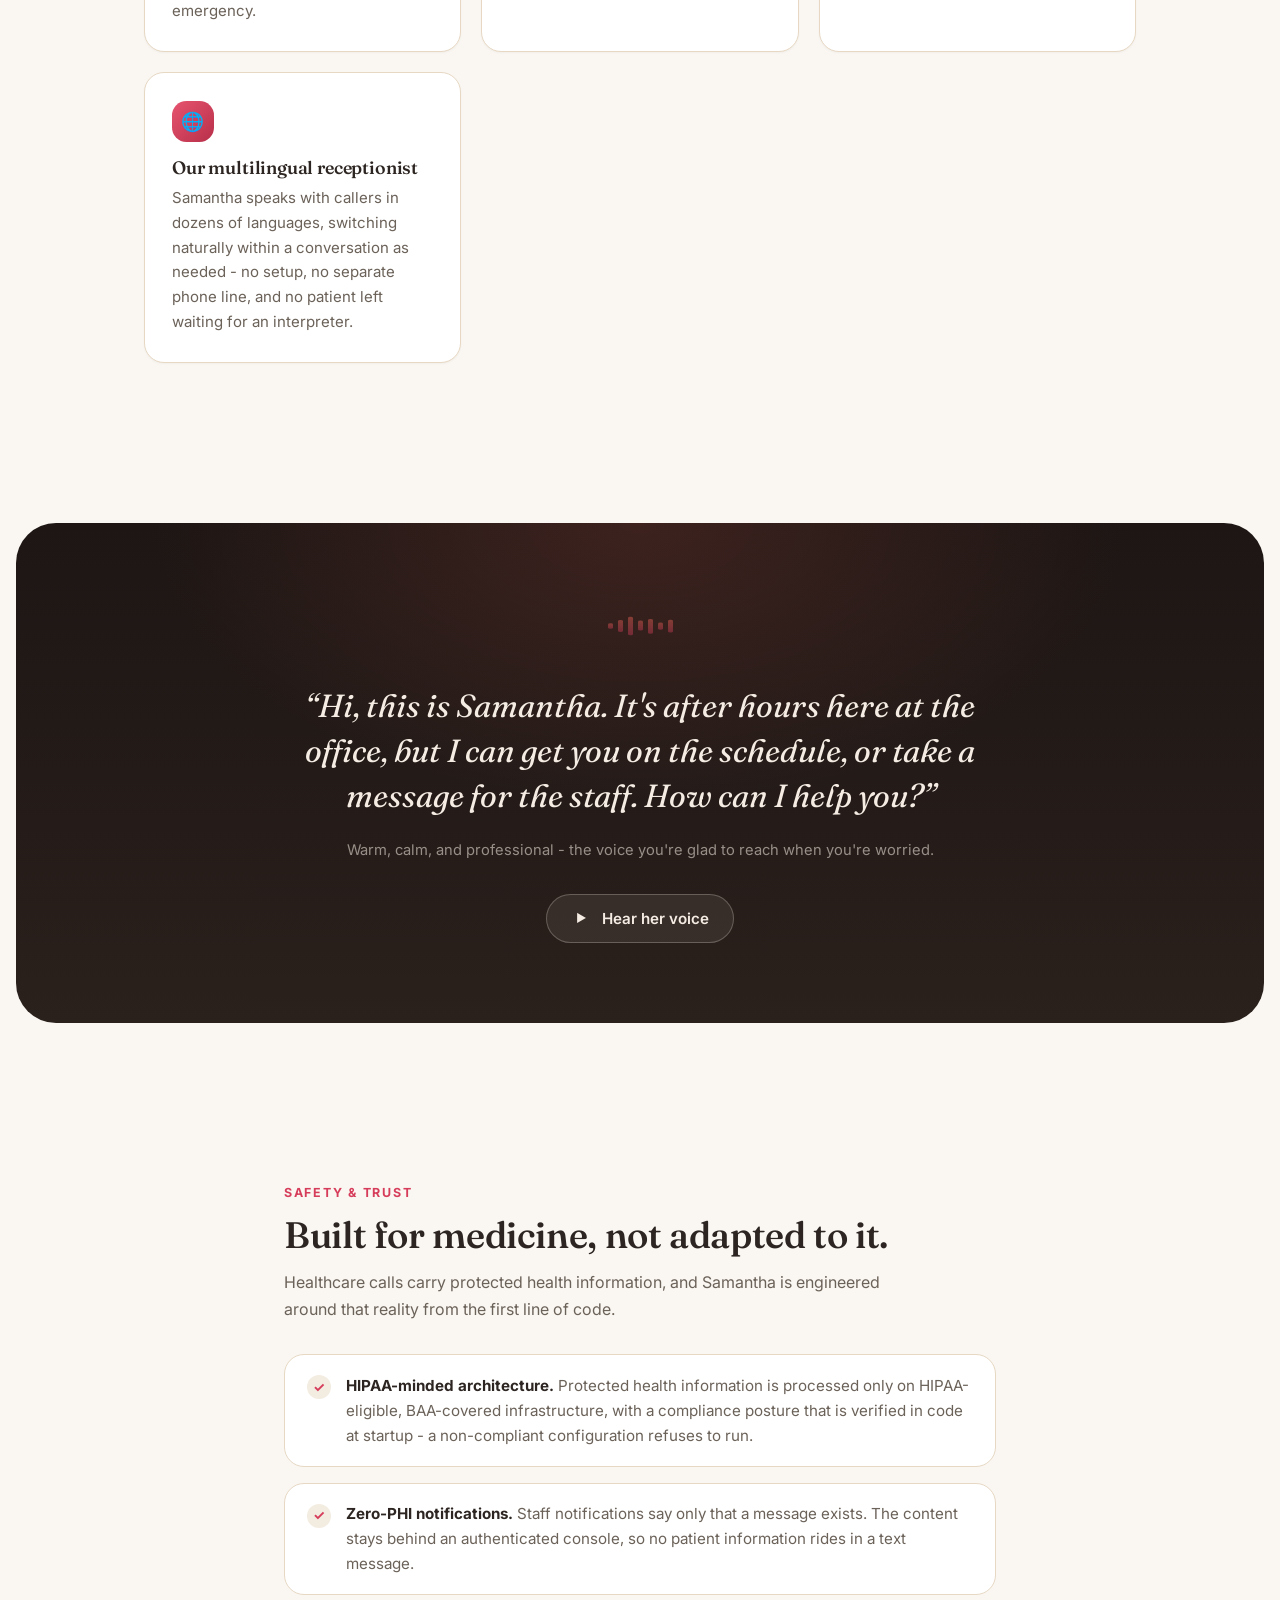
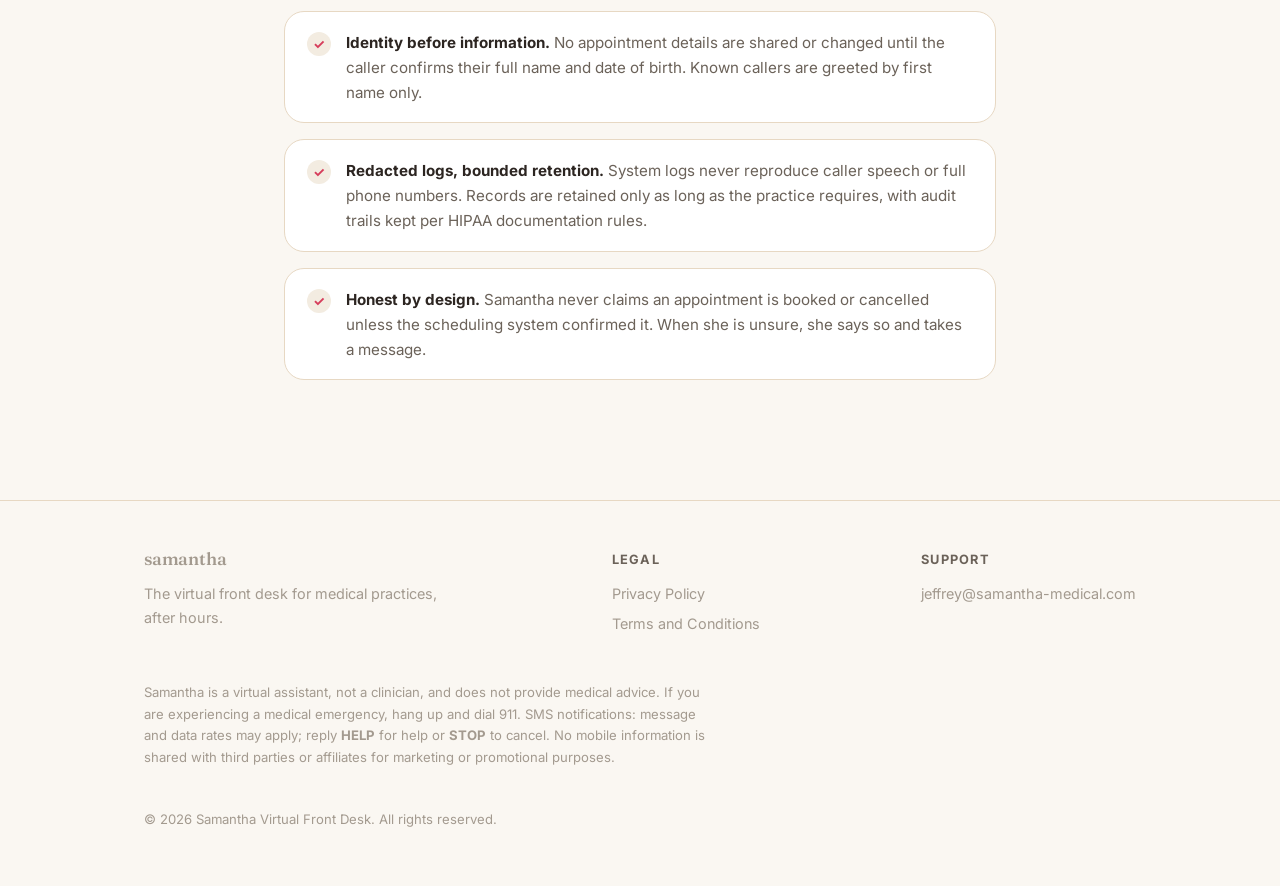
==== commit 525c92a2: "Rebrand from AI to Virtual Front Desk, add multilingual feature card Replaces "Samantha AI Reception" ====
--- a/index.html
+++ b/index.html
@@ -4,7 +4,7 @@
   <meta charset="UTF-8" />
   <meta name="viewport" content="width=device-width, initial-scale=1.0" />
   <title>Samantha - The After-Hours Voice of Your Practice</title>
-  <meta name="description" content="Samantha is an AI after-hours receptionist for medical practices. She answers every call, books real appointments in your EMR, and relays messages - warmly, safely, and in compliance with HIPAA." />
+  <meta name="description" content="Samantha is a virtual front desk receptionist for medical practices. She answers every call, books real appointments in your EMR, and relays messages - warmly, safely, and in compliance with HIPAA." />
   <link rel="preconnect" href="https://fonts.googleapis.com" />
   <link rel="preconnect" href="https://fonts.gstatic.com" crossorigin />
   <link href="https://fonts.googleapis.com/css2?family=Fraunces:ital,opsz,wght@0,9..144,400..600;1,9..144,400..600&family=Inter:wght@400;500;600;700&display=swap" rel="stylesheet" />
@@ -16,6 +16,8 @@
   <nav class="nav">
     <div class="nav-inner">
       <a href="index.html" class="wordmark"><span class="dot"></span>samantha</a>
+      <input type="checkbox" id="nav-toggle" class="nav-toggle-checkbox" />
+      <label for="nav-toggle" class="nav-toggle-btn" aria-label="Open menu">&#9776;</label>
       <div class="nav-links">
         <a href="#care">What she does</a>
         <a href="#voice">Her voice</a>
@@ -31,7 +33,7 @@
       <div class="orb" aria-hidden="true"></div>
       <h1>Someone is always there to <span class="accent">answer</span>.</h1>
       <p class="lede">
-        Samantha is the AI after-hours receptionist for your medical practice.
+        Samantha is the virtual front desk for your medical practice.
         She picks up every call, books real appointments on your schedule,
         recognizes returning patients, and relays messages to your staff -
         warmly, accurately, and within hard safety guardrails.
@@ -71,17 +73,22 @@
         <div class="card">
           <div class="icon">&#128680;</div>
           <h3>Emergency aware</h3>
-          <p>Every greeting routes true emergencies to 911 up front, and emergency language is detected in code, before the AI ever responds. Samantha never triages and never schedules around an emergency.</p>
+          <p>Every greeting routes true emergencies to 911 up front, and emergency language is detected in code, before Samantha ever responds. Samantha never triages and never schedules around an emergency.</p>
         </div>
         <div class="card">
           <div class="icon">&#128737;</div>
           <h3>Guardrails written in code</h3>
-          <p>Booking caps, identity verification, rate limits, and data validation are enforced deterministically by software, not left to the judgment of a language model. The AI proposes; the code disposes.</p>
+          <p>Booking caps, identity verification, rate limits, and data validation are enforced deterministically by software, not left to the judgment of a language model. Samantha proposes; the code disposes.</p>
         </div>
         <div class="card">
           <div class="icon">&#129658;</div>
           <h3>Stays in her lane</h3>
           <p>Samantha schedules and relays. She never gives medical advice, never interprets symptoms or results, and never makes clinical or billing decisions. Anything clinical goes to your staff.</p>
+        </div>
+        <div class="card">
+          <div class="icon">&#127760;</div>
+          <h3>Our multilingual receptionist</h3>
+          <p>Samantha speaks with callers in dozens of languages, switching naturally within a conversation as needed - no setup, no separate phone line, and no patient left waiting for an interpreter.</p>
         </div>
       </div>
     </div>
@@ -140,7 +147,7 @@
       <div class="footer-grid">
         <div class="col">
           <a href="index.html" class="wordmark" style="font-size:1.1rem"><span class="dot" style="width:1.2rem;height:1.2rem"></span>samantha</a>
-          <p style="margin-top:0.8rem;max-width:34ch">The AI after-hours receptionist for medical practices.</p>
+          <p style="margin-top:0.8rem;max-width:34ch">The virtual front desk for medical practices, after hours.</p>
         </div>
         <div class="col">
           <h4>Legal</h4>
@@ -158,7 +165,7 @@
         SMS notifications: message and data rates may apply; reply <strong>HELP</strong> for help or <strong>STOP</strong> to cancel.
         No mobile information is shared with third parties or affiliates for marketing or promotional purposes.
       </p>
-      <p class="fineprint">&copy; 2026 Samantha AI Receptionist. All rights reserved.</p>
+      <p class="fineprint">&copy; 2026 Samantha Virtual Front Desk. All rights reserved.</p>
     </div>
   </footer>
 
--- a/styles.css
+++ b/styles.css
@@ -76,7 +76,25 @@
 .nav-links { margin-left: auto; display: flex; gap: 1.4rem; font-size: 0.92rem; }
 .nav-links a { color: var(--ink-soft); }
 .nav-links a:hover { color: var(--rose-600); }
-@media (max-width: 640px) { .nav-links { display: none; } }
+
+.nav-toggle-checkbox { display: none; }
+.nav-toggle-btn {
+  display: none; margin-left: auto; cursor: pointer;
+  font-size: 1.5rem; line-height: 1; color: var(--ink-soft); padding: 0.2rem 0.3rem;
+}
+@media (max-width: 640px) {
+  .nav-toggle-btn { display: inline-flex; }
+  .nav-links {
+    display: none; position: absolute; top: 100%; left: 0; right: 0;
+    flex-direction: column; gap: 0; background: #fff;
+    border-bottom: 1px solid var(--sand-200);
+    box-shadow: 0 12px 24px rgba(44, 37, 33, 0.08);
+    padding: 0.3rem 1.5rem 0.8rem;
+  }
+  .nav-links a { padding: 0.8rem 0; border-top: 1px solid var(--sand-100); }
+  .nav-links a:first-child { border-top: none; }
+  .nav-toggle-checkbox:checked ~ .nav-links { display: flex; }
+}
 
 /* ---------- hero ---------- */
 .hero {
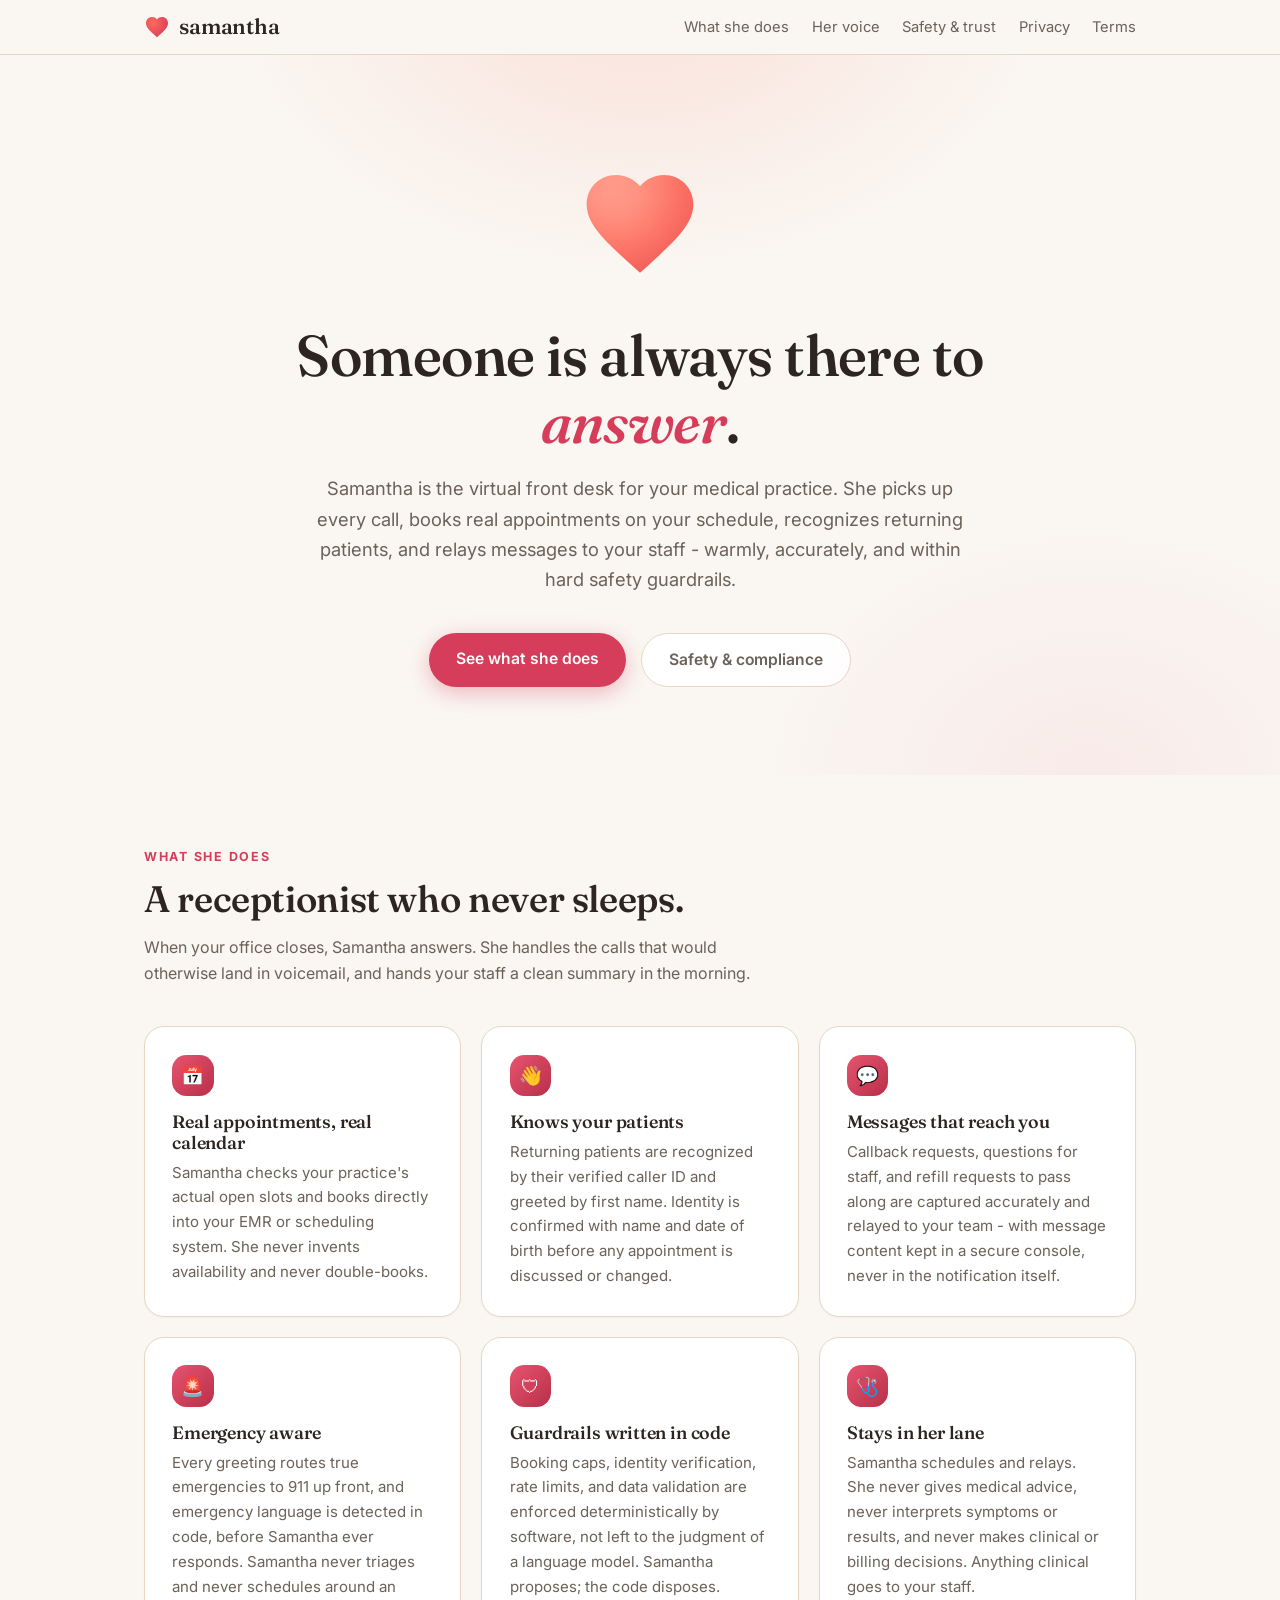
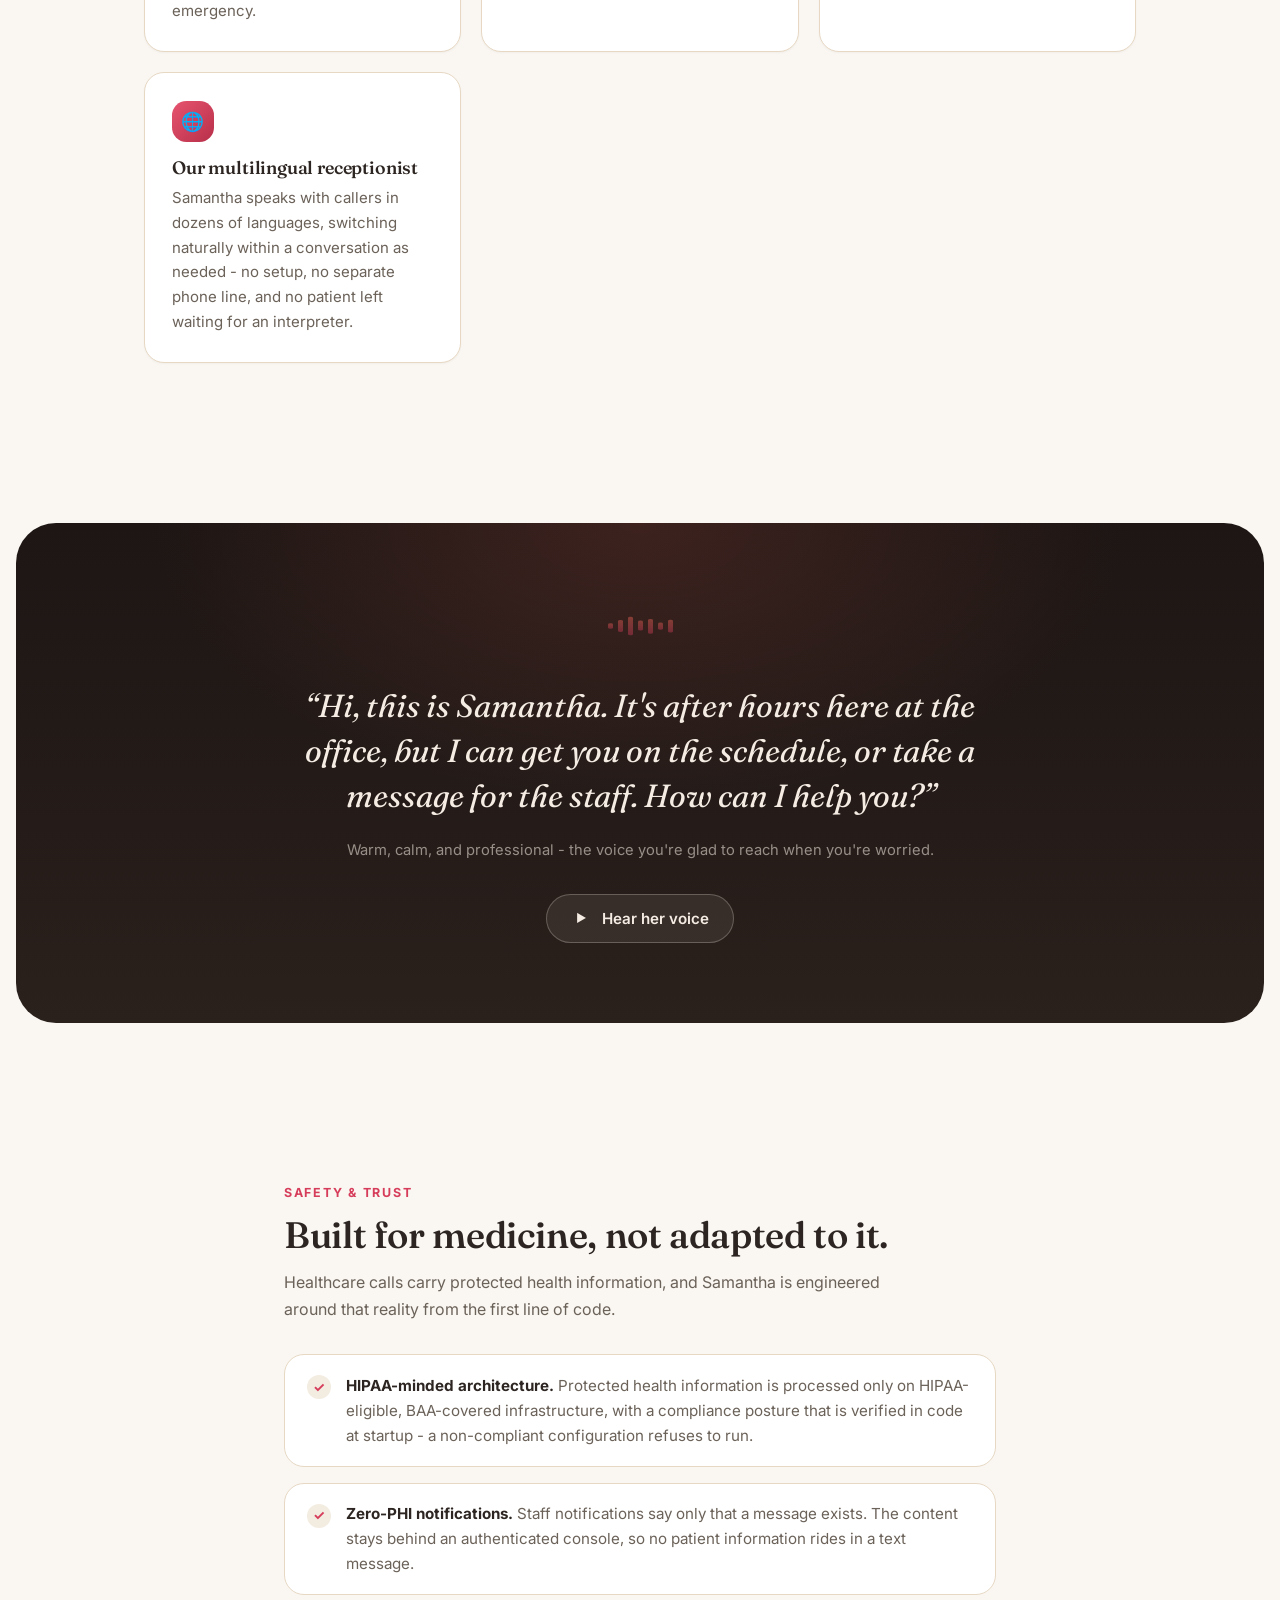
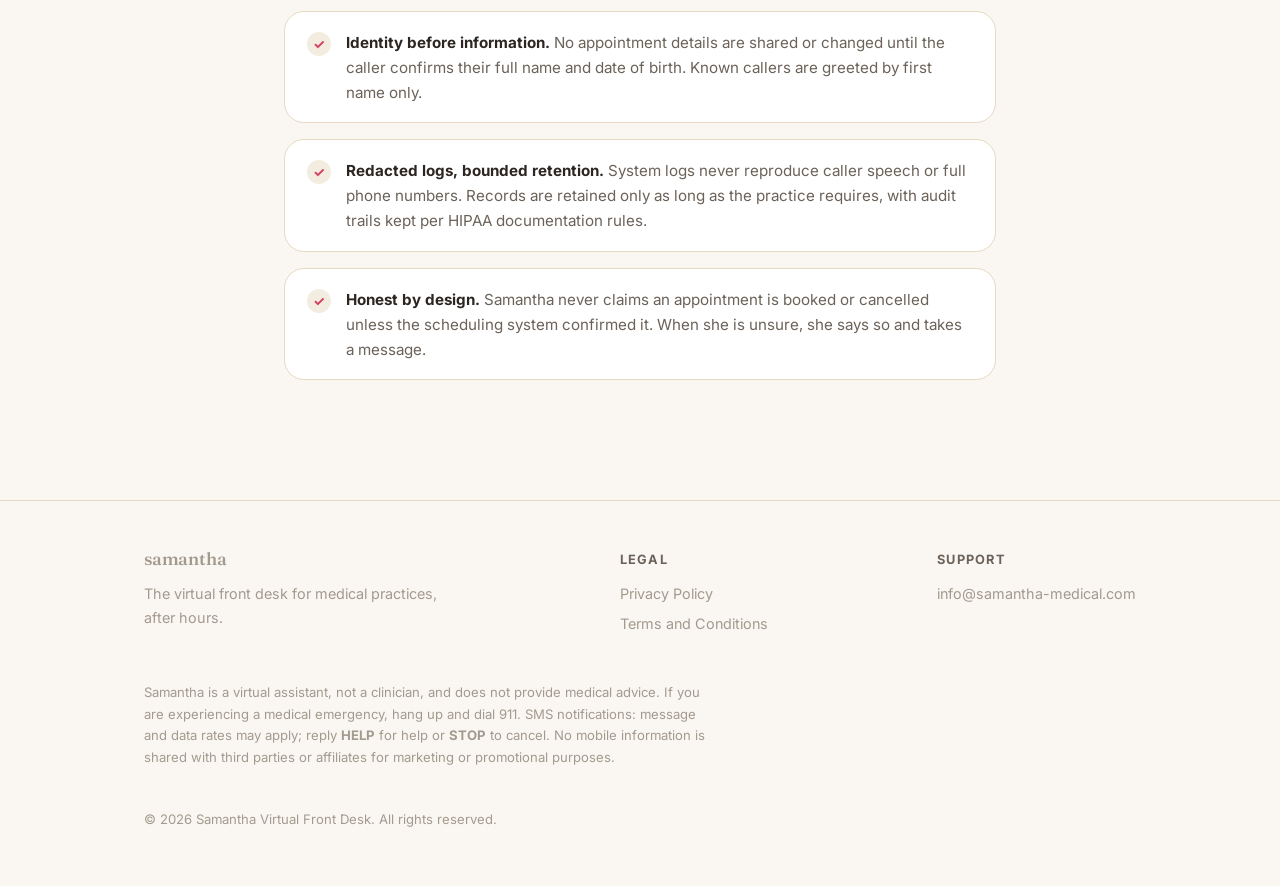
==== commit 5cecca1f: "Change contact email to info@samantha-medical.com Replaces jeffrey@ with info@ across the landing pa" ====
--- a/index.html
+++ b/index.html
@@ -156,7 +156,7 @@
         </div>
         <div class="col">
           <h4>Support</h4>
-          <a href="mailto:jeffrey@samantha-medical.com">jeffrey@samantha-medical.com</a>
+          <a href="mailto:info@samantha-medical.com">info@samantha-medical.com</a>
         </div>
       </div>
       <p class="fineprint">
--- a/styles.css
+++ b/styles.css
@@ -71,7 +71,7 @@
 }
 @keyframes dot-pulse {
   0%, 100% { transform: scale(1); filter: drop-shadow(0 0 4px rgba(231, 84, 111, 0.3)); }
-  50% { transform: scale(1.3); filter: drop-shadow(0 0 16px rgba(231, 84, 111, 0.9)); }
+  50% { transform: scale(1.217); filter: drop-shadow(0 0 16px rgba(231, 84, 111, 0.9)); }
 }
 .nav-links { margin-left: auto; display: flex; gap: 1.4rem; font-size: 0.92rem; }
 .nav-links a { color: var(--ink-soft); }
@@ -132,11 +132,11 @@
 }
 @keyframes orb-pulse {
   0%, 100% { transform: scale(1); filter: drop-shadow(0 0 18px rgba(255, 106, 92, 0.3)); }
-  50% { transform: scale(1.3); filter: drop-shadow(0 0 60px rgba(255, 106, 92, 0.9)); }
+  50% { transform: scale(1.217); filter: drop-shadow(0 0 60px rgba(255, 106, 92, 0.9)); }
 }
 @keyframes orb-aura-pulse {
-  0%, 100% { transform: scale(0.9); opacity: 0.35; }
-  50% { transform: scale(1.2); opacity: 0.75; }
+  0%, 100% { transform: scale(0.9416); opacity: 0.35; }
+  50% { transform: scale(1.1584); opacity: 0.75; }
 }
 
 .hero h1 { font-size: clamp(2.3rem, 5.5vw, 3.6rem); max-width: 21ch; margin: 0 auto 1.1rem; }
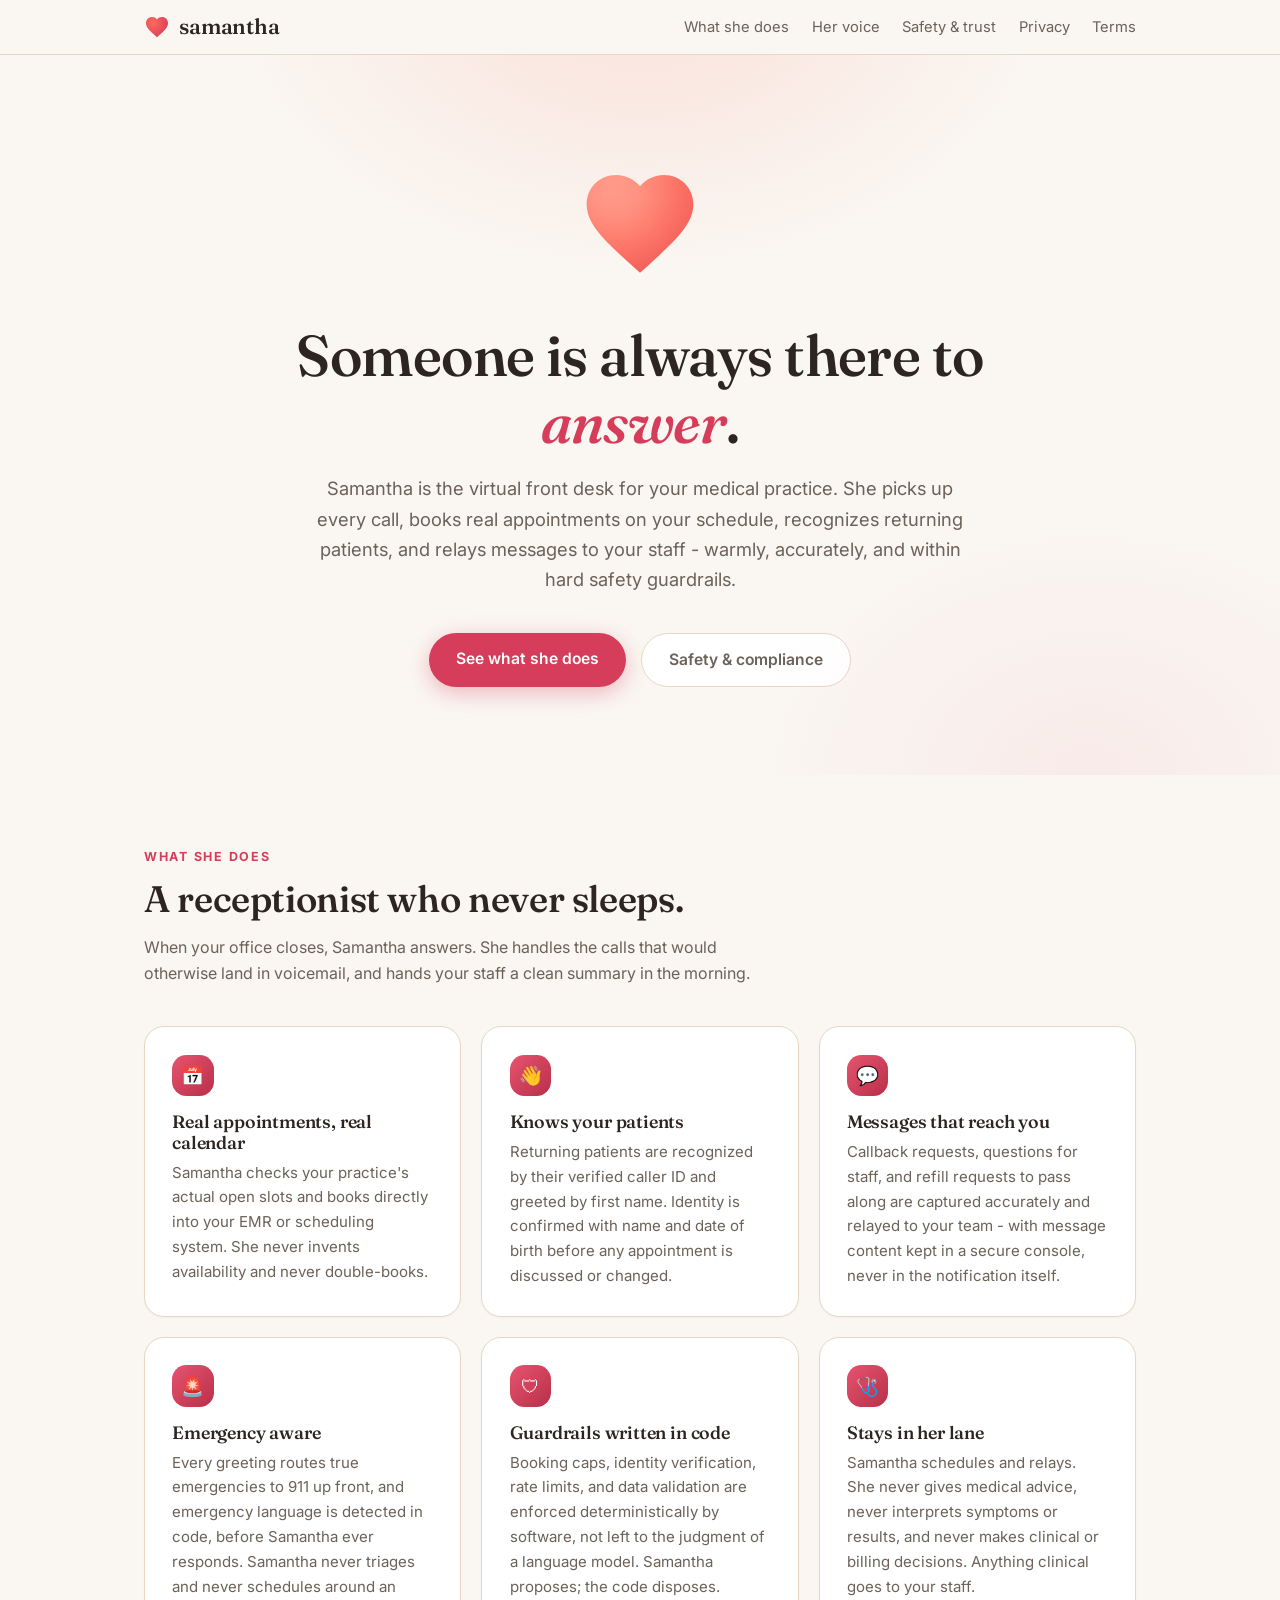
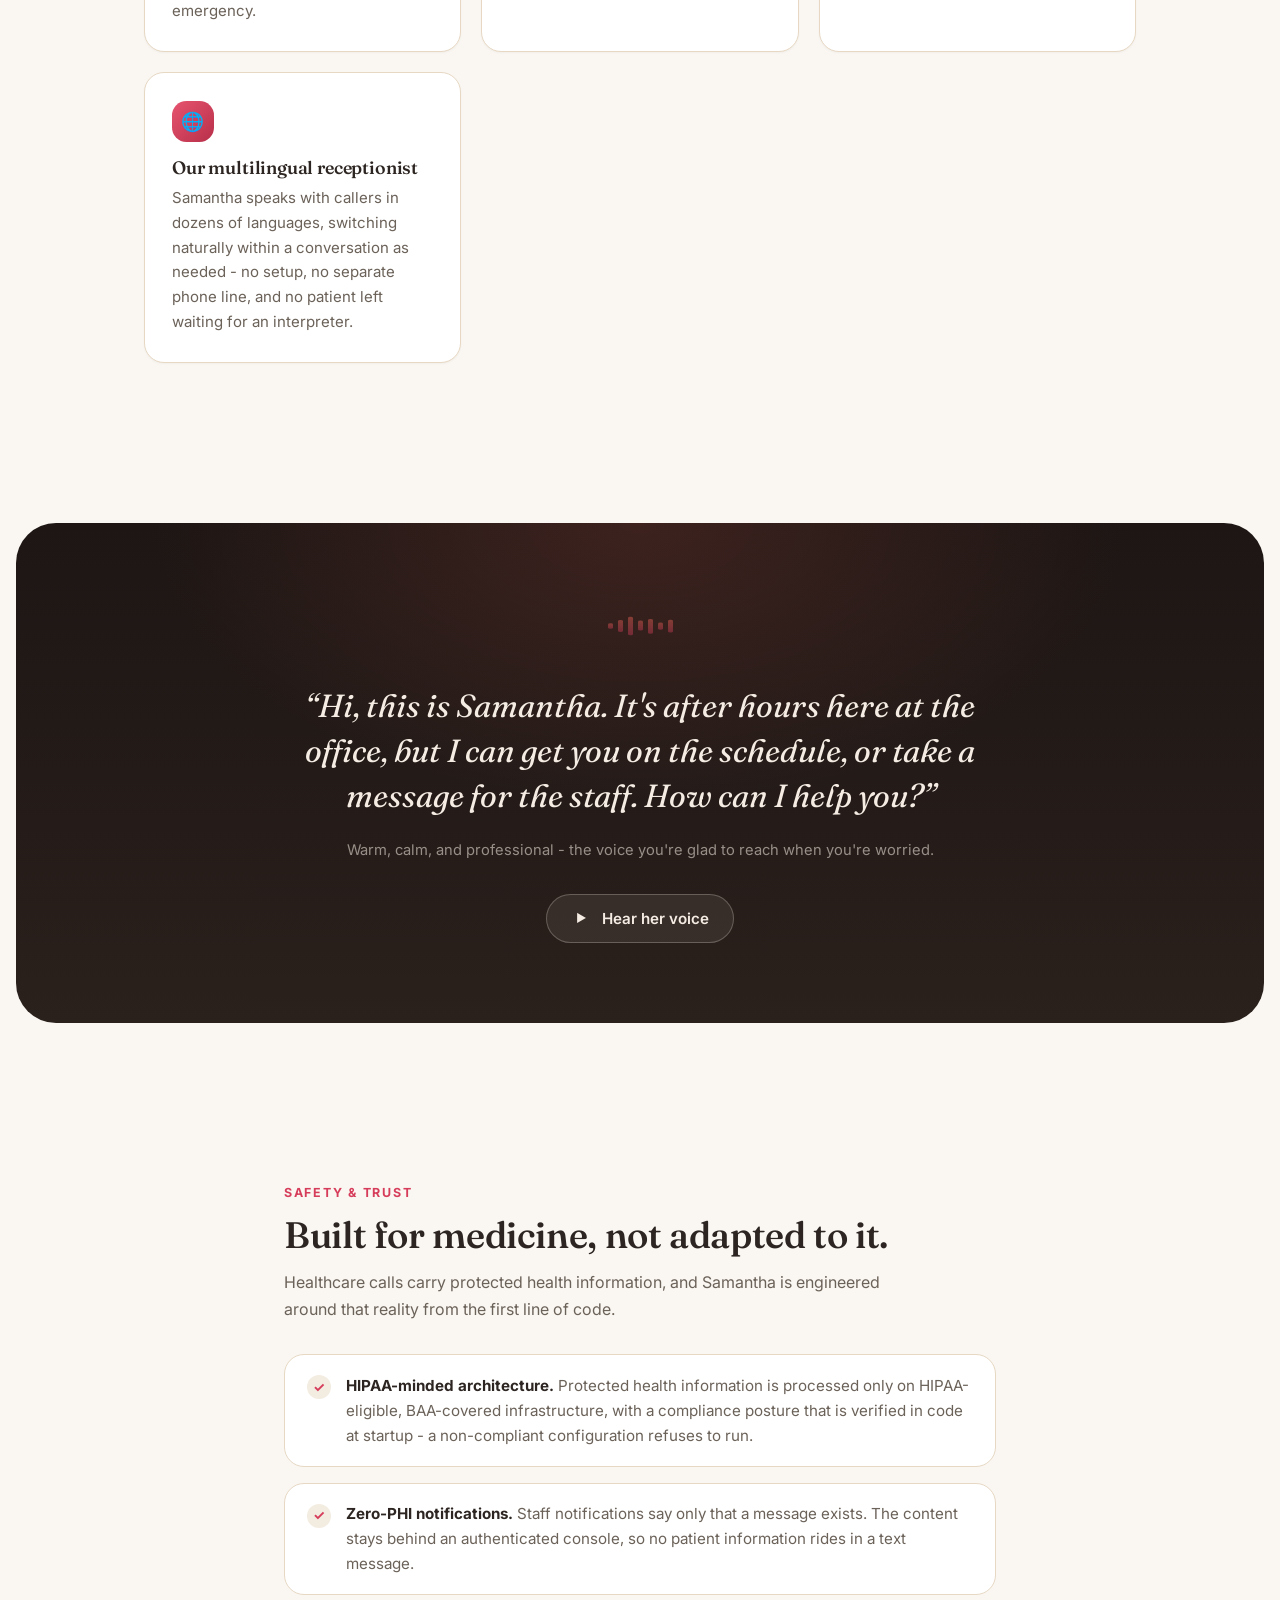
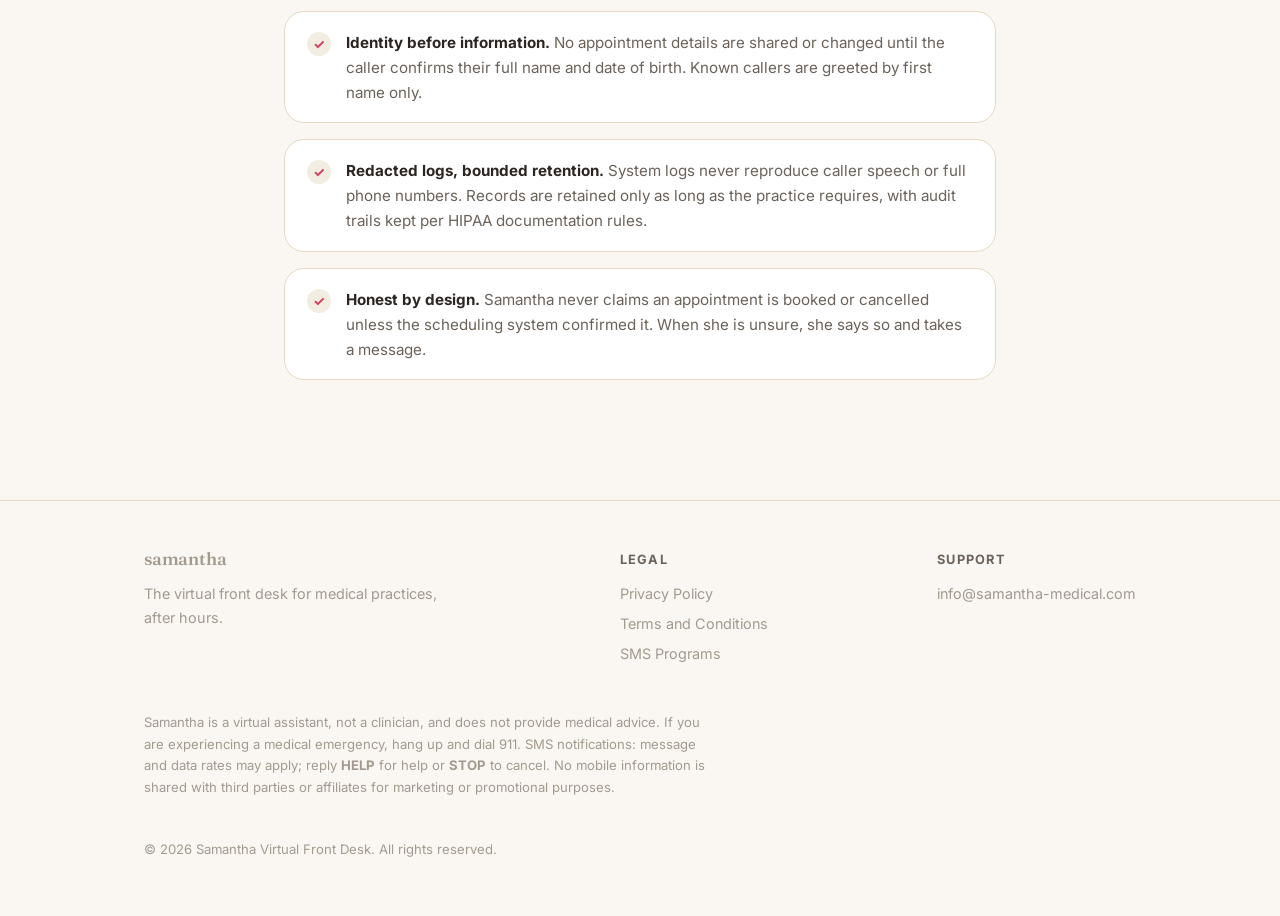
==== commit d1097bd9: "Update /sms page for 10DLC call-to-action: Sidekick Labs branding, published number, exact message t" ====
--- a/index.html
+++ b/index.html
@@ -153,6 +153,7 @@
           <h4>Legal</h4>
           <a href="privacy-policy/index.html">Privacy Policy</a>
           <a href="terms-and-conditions/index.html">Terms and Conditions</a>
+          <a href="sms/index.html">SMS Programs</a>
         </div>
         <div class="col">
           <h4>Support</h4>
